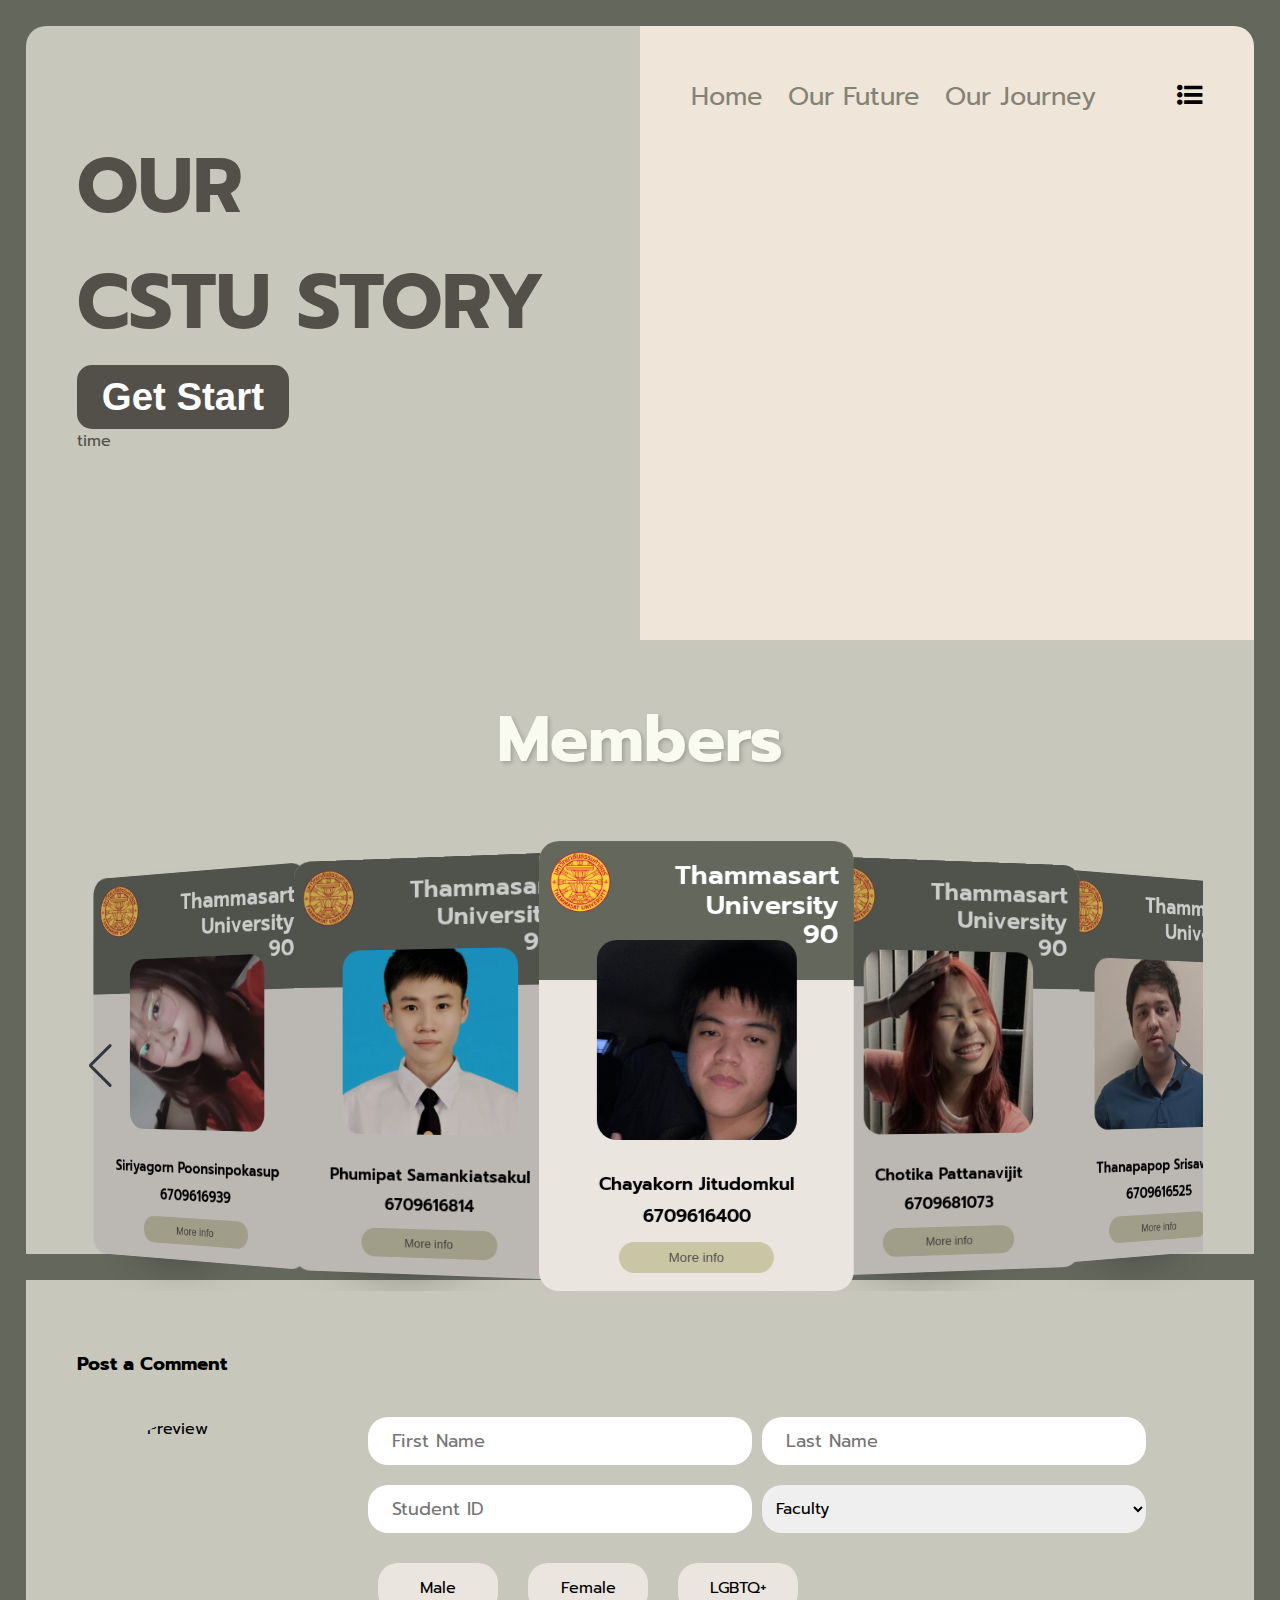
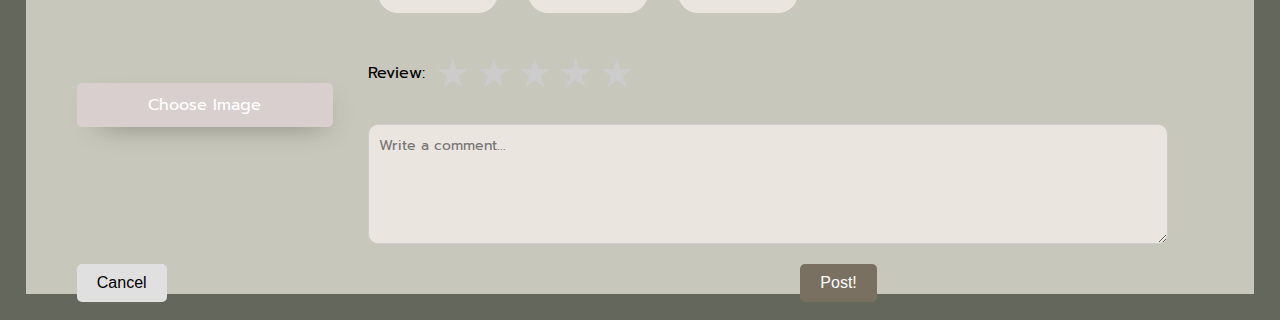
==== index.html @ 126ed514 "Modify the faculty select with new option and new decorate" ====
<!DOCTYPE html>
<html lang="en">
<head>
    <meta charset="UTF-8">
    <meta name="viewport" content="width=device-width, initial-scale=1.0">
    <title>CSTU Story</title>
    <link rel="stylesheet" href="style.css">
    <link rel="stylesheet" href="https://cdnjs.cloudflare.com/ajax/libs/font-awesome/4.7.0/css/font-awesome.min.css">
    <link rel="stylesheet" href="https://cdn.jsdelivr.net/npm/swiper@11/swiper-bundle.min.css" />

</head>
<body>
    <section id="first-page">
        <div class="left-side">
            <h1>OUR<br> CSTU STORY</h1>
            <button id="get-start">Get Start</button>
            <div class="time-info">time</div>
        </div>

        <div class="right-side">
            <nav id="nav-upper">
                <ul>
                    <li><a href="#home">Home</a></li>
                    <li><a href="#our-future">Our Future</a></li>
                    <li><a href="#our-journey">Our Journey</a></li>
                </ul>
                <i class="fa fa-list-ul"></i>
            </nav>

            
        </div>
    </section>

    <section id="member-page">
        <h2>Members</h2>
        <div class="swiper">
            <div class="swiper-button-next"></div>
            <div class="swiper-wrapper">
                <div class="swiper-slide">
                    <div class="card">
                        <div class="front">
                            <img src="Resources/TU.png" alt="tu" class="tu-img">
                            <header class="header-title">Thammasart<br>University<br>90</header>
                            <div class="profile-front">
                                <img src="Resources/Tawan.jpg" alt="Chayakorn">
                                <div class="info-front">
                                    <p>Chayakorn Jitudomkul</p>
                                    <p>6709616400</p>
                                </div>
                                <button class="info-more">More info</button>
                            </div>
                        </div>
                        <div class="back">
                            <div class="card-back">
                                <div class="profile-section">
                                    <img src="Resources/Tawan.jpg" alt="Chayakorn">
                                    <h5 class="name"><b>Chayakorn Jitudomkul</b><br>Student ID: 6709616400</h5>
                                </div>
                                <div class="skills-section">
                                    <h4>Skills</h4>
                                    <div class="skill-bar">
                                        <span>HTML</span>
                                        <div class="bar">
                                            <div class="fill" style="width: 60%;"></div>
                                        </div>
                                    </div>
                                    <div class="skill-bar">
                                        <span>CSS</span>
                                        <div class="bar">
                                            <div class="fill" style="width: 60%;"></div>
                                        </div>
                                    </div>
                                    <div class="skill-bar">
                                        <span>JavaScript</span>
                                        <div class="bar">
                                            <div class="fill" style="width: 20%;"></div>
                                        </div>
                                    </div>
                                </div>
                                <div class="contact-section">
                                    <h4>Contact</h4>
                                    <span>chayakorn.jit@dome.tu.ac.th</span>
                                </div>
                                <button class="btn-back">Close</button>
                            </div>
                        </div>
                    </div>
                </div>
                <div class="swiper-slide">
                    <div class="card">
                        <div class="front">
                            <img src="Resources/TU.png" alt="tu" class="tu-img">
                            <header class="header-title">Thammasart<br>University<br>90</header>
                            <div class="profile-front">
                                <img src="Resources/Mini kitty.jpg" alt="Chotika">
                                <div class="info-front">
                                    <p>Chotika Pattanavijit</p>
                                    <p>6709681073</p>
                                </div>
                                <button class="info-more">More info</button>
                            </div>
                        </div>
                        <div class="back">
                            <div class="card-back">
                                <div class="profile-section">
                                    <img src="Resources/Mini kitty.jpg" alt="Chotika">
                                    <h5 class="name">Chotika Pattanavijit<br>Student ID: 6709681073</h5>
                                </div>
                                <div class="skills-section">
                                    <h4>Skills</h4>
                                    <div class="skill-bar">
                                        <span>HTML</span>
                                        <div class="bar">
                                            <div class="fill" style="width: 80%;"></div>
                                        </div>
                                    </div>
                                    <div class="skill-bar">
                                        <span>CSS</span>
                                        <div class="bar">
                                            <div class="fill" style="width: 80%;"></div>
                                        </div>
                                    </div>
                                    <div class="skill-bar">
                                        <span>JavaScript</span>
                                        <div class="bar">
                                            <div class="fill" style="width: 60%;"></div>
                                        </div>
                                    </div>
                                </div>
                                <div class="contact-section">
                                    <h4>Contact</h4>
                                    <span>chotika.pat@dome.tu.ac.th</span>
                                </div>
                                <button class="btn-back">Close</button>
                            </div>
                        </div>
                    </div>
                </div>
                <div class="swiper-slide">
                    <div class="card">
                        <div class="front">
                            <img src="Resources/TU.png" alt="tu" class="tu-img">
                            <header class="header-title">Thammasart<br>University<br>90</header>
                            <div class="profile-front">
                                <img src="Resources/Mini Jaosua.jpg" alt="Thanapapop">
                                <div class="info-front">
                                    <p>Thanapapop Srisawat</p>
                                    <p>6709616525</p>
                                </div>
                                <button class="info-more">More info</button>
                            </div>
                        </div>
                        <div class="back">
                            <div class="card-back">
                                <div class="profile-section">
                                    <img src="Resources/Mini Jaosua.jpg" alt="Thanapapop">
                                    <h5 class="name">Thanapapop Srisawat<br>Student ID: 6709616525</h5>
                                </div>
                                <div class="skills-section">
                                    <h4>Skills</h4>
                                    <div class="skill-bar">
                                        <span>HTML</span>
                                        <div class="bar">
                                            <div class="fill" style="width: 65%;"></div>
                                        </div>
                                    </div>
                                    <div class="skill-bar">
                                        <span>CSS</span>
                                        <div class="bar">
                                            <div class="fill" style="width: 60%;"></div>
                                        </div>
                                    </div>
                                    <div class="skill-bar">
                                        <span>JavaScript</span>
                                        <div class="bar">
                                            <div class="fill" style="width: 30%;"></div>
                                        </div>
                                    </div>
                                </div>
                                <div class="contact-section">
                                    <h4>Contact</h4>
                                    <span>thanapapop.sri@dome.tu.ac.th</span>
                                </div>
                                <button class="btn-back">Close</button>
                            </div>
                        </div>
                    </div>
                </div>
                <div class="swiper-slide">
                    <div class="card">
                        <div class="front">
                            <img src="Resources/TU.png" alt="tu" class="tu-img">
                            <header class="header-title">Thammasart<br>University<br>90</header>
                            <div class="profile-front">
                                <img src="Resources/Onk.jpg" alt="Wuttiphat">
                                <div class="info-front">
                                    <p>Wuttiphat Lerttanaphiboon</p>
                                    <p>6709616855</p>
                                </div>
                                <button class="info-more">More info</button>
                            </div>
                        </div>
                        <div class="back">
                            <div class="card-back">
                                <div class="profile-section">
                                    <img src="Resources/Onk.jpg" alt="Wuttiphat">
                                    <h5 class="name">Wuttiphat Lerttanaphiboon<br>Student ID: 6709616855</h5>
                                </div>
                                <div class="skills-section">
                                    <h4>Skills</h4>
                                    <div class="skill-bar">
                                        <span>HTML</span>
                                        <div class="bar">
                                            <div class="fill" style="width: 80%;"></div>
                                        </div>
                                    </div>
                                    <div class="skill-bar">
                                        <span>CSS</span>
                                        <div class="bar">
                                            <div class="fill" style="width: 70%;"></div>
                                        </div>
                                    </div>
                                    <div class="skill-bar">
                                        <span>JavaScript</span>
                                        <div class="bar">
                                            <div class="fill" style="width: 90%;"></div>
                                        </div>
                                    </div>
                                </div>
                                <div class="contact-section">
                                    <h4>Contact</h4>
                                    <span>wuttiphat.ler@dome.tu.ac.th</span>
                                </div>
                                <button class="btn-back">Close</button>
                            </div>
                        </div>
                    </div>
                </div>
                <div class="swiper-slide">
                    <div class="card">
                        <div class="front">
                            <img src="Resources/TU.png" alt="tu" class="tu-img">
                            <header class="header-title">Thammasart<br>University<br>90</header>
                            <div class="profile-front">
                                <img src="Resources/Grace.jpg" alt="Siriyagorn">
                                <div class="info-front">
                                    <p>Siriyagorn Poonsinpokasup</p>
                                    <p>6709616939</p>
                                </div>
                                <button class="info-more">More info</button>
                            </div>
                        </div>
                        <div class="back">
                            <div class="card-back">
                                <div class="profile-section">
                                    <img src="Resources/Grace.jpg" alt="Siriyagorn">
                                    <h5 class="name">Siriyagorn Poonsinpokasup<br>Student ID: 6709616939</h5>
                                </div>
                                <div class="skills-section">
                                    <h4>Skills</h4>
                                    <div class="skill-bar">
                                        <span>HTML</span>
                                        <div class="bar">
                                            <div class="fill" style="width: 70%;"></div>
                                        </div>
                                    </div>
                                    <div class="skill-bar">
                                        <span>CSS</span>
                                        <div class="bar">
                                            <div class="fill" style="width: 70%;"></div>
                                        </div>
                                    </div>
                                    <div class="skill-bar">
                                        <span>JavaScript</span>
                                        <div class="bar">
                                            <div class="fill" style="width: 30%;"></div>
                                        </div>
                                    </div>
                                </div>
                                <div class="contact-section">
                                    <h4>Contact</h4>
                                    <span>siriyagorn.poo@dome.tu.ac.th</span>
                                </div>
                                <button class="btn-back">Close</button>
                            </div>
                        </div>
                    </div>
                </div>
                <div class="swiper-slide">
                    <div class="card">
                        <div class="front">
                            <img src="Resources/TU.png" alt="tu" class="tu-img">
                            <header class="header-title">Thammasart<br>University<br>90</header>
                            <div class="profile-front">
                                <img src="Resources/Phu.jpg" alt="Phumipat">
                                <div class="info-front">
                                    <p>Phumipat Samankiatsakul</p>
                                    <p>6709616814</p>
                                </div>
                                <button class="info-more">More info</button>
                            </div>
                        </div>
                        <div class="back">
                            <div class="card-back">
                                <div class="profile-section">
                                    <img src="Resources/Phu.jpg" alt="phumipat">
                                    <h5 class="name">Phumipat Samankiatsakul<br>Student ID: 6709616814</h5>
                                </div>

                                <div class="skills-section">
                                    <h4>Skills</h4>
                                    <div class="skill-bar">
                                        <span>HTML</span>
                                        <div class="bar">
                                            <div class="fill" style="width: 60%;"></div>
                                        </div>
                                    </div>
                                    <div class="skill-bar">
                                        <span>CSS</span>
                                        <div class="bar">
                                            <div class="fill" style="width: 60%;"></div>
                                        </div>
                                    </div>
                                    <div class="skill-bar">
                                        <span>JavaScript</span>
                                        <div class="bar">
                                            <div class="fill" style="width: 30%;"></div>
                                        </div>
                                    </div>
                                </div>
                                <div class="contact-section">
                                    <h4>Contact</h4>
                                    <span>phumipat.sam@dome.tu.ac.th</span>
                                </div>
                                <button class="btn-back">Close</button>
                            </div>

                        </div>
                    </div>
                </div>
            </div>
            <div class="swiper-button-prev"></div>
        </div>
        

    </section>
    <section id="comment">
        <h3>Post a Comment</h3>
        <form>
            
            <div id="imageContainer">
                <img id="imagePreview" src="https://static.vecteezy.com/system/resources/previews/009/292/244/non_2x/default-avatar-icon-of-social-media-user-vector.jpg" alt="Image Preview" style="max-width: 500px; margin-top: 20px;">
                <label for="fileUpload" class="custom-file-upload">
                    Choose Image
                </label>
                <input type="file" id="fileUpload" accept="image/*">
            </div>
            <div class="form-container">
                <div class="group-1">
                    <input type="text" 
                            id="first-name" 
                            name="first-name" 
                            required
                            size="10"
                            placeholder="First Name"
                            maxlength="20">

                    <input type="text" 
                            id="last-name" 
                            name="last-name"
                            required
                            size="10"
                            placeholder="Last Name"
                            maxlength="20">
                </div>
                <div class="group-2">
                <input type="text" 
                        id="student-id" 
                        name="student-id"
                        required
                        size="10"
                        placeholder="Student ID"
                        maxlength="20">
                <select id="faculties">
                    <option value="">Faculty</option>
                    <option value="คณะนิติศาสตร์">คณะนิติศาสตร์</option>
                    <option value="คณะพาณิชยศาสตร์และการบัญชี">คณะพาณิชยศาสตร์และการบัญชี</option>
                    <option value="คณะรัฐศาสตร์">คณะรัฐศาสตร์</option>
                    <option value="คณะเศรษฐศาสตร์">คณะเศรษฐศาสตร์</option>
                    <option value="คณะสังคมสงเคราะห์ศาสตร์">คณะสังคมสงเคราะห์ศาสตร์</option>
                    <option value="คณะสังคมวิทยาและมานุษยวิทยา">คณะสังคมวิทยาและมานุษยวิทยา</option>
                    <option value="คณะศิลปศาสตร์">คณะศิลปศาสตร์</option>
                    <option value="คณะวารสารศาสตร์และสื่อสารมวลชน">คณะวารสารศาสตร์และสื่อสารมวลชน</option>
                    <option value="คณะวิทยาศาสตร์และเทคโนโลยี">คณะวิทยาศาสตร์และเทคโนโลยี</option>
                    <option value="คณะวิศวกรรมศาสตร์">คณะวิศวกรรมศาสตร์</option>
                    <option value="คณะสถาปัตยกรรมศาสตร์และการผังเมือง">คณะสถาปัตยกรรมศาสตร์และการผังเมือง</option>
                    <option value="คณะศิลปกรรมศาสตร์">คณะศิลปกรรมศาสตร์</option>
                    <option value="คณะแพทยศาสตร์">คณะแพทยศาสตร์</option>
                    <option value="คณะสหเวชศาสตร์">คณะสหเวชศาสตร์</option>
                    <option value="คณะทันตแพทยศาสตร์">คณะทันตแพทยศาสตร์</option>
                    <option value="คณะพยาบาลศาสตร์">คณะพยาบาลศาสตร์</option>
                    <option value="คณะสาธารณสุขศาสตร์">คณะสาธารณสุขศาสตร์</option>
                    <option value="คณะเภสัชศาสตร์">คณะเภสัชศาสตร์</option>
                    <option value="คณะวิทยาการเรียนรู้และศึกษาศาสตร์">คณะวิทยาการเรียนรู้และศึกษาศาสตร์</option>
                </select>
                </div>

                <div class="group-3">
                    <div class="category-option">
                        <input type="radio" id="male" name="gender" value="male">
                        <label for="male">Male</label>
                    </div>
                    <div class="category-option">
                        <input type="radio" id="female" name="gender" value="female">
                        <label for="female">Female</label>
                    </div>
                    <div class="category-option">
                        <input type="radio" id="lgbtq" name="gender" value="lgbtq">
                        <label for="lgbtq">LGBTQ+</label>
                    </div>
                </div>
                <div class="groupall-4">
                    <label class="review">Review:</label>
                    <div class="group-4">
                        <input type="radio" id="star5" name="rating" value="5">
                        <label for="star5"></label>
                    
                        <input type="radio" id="star4" name="rating" value="4">
                        <label for="star4"></label>
                    
                        <input type="radio" id="star3" name="rating" value="3">
                        <label for="star3"></label>
                    
                        <input type="radio" id="star2" name="rating" value="2">
                        <label for="star2"></label>
                    
                        <input type="radio" id="star1" name="rating" value="1">
                        <label for="star1"></label>
                    </div>
                </div>
                <div class="group-5">
                    <textarea   id="comment-form" 
                                name="comment-form" 
                                placeholder="Write a comment..."
                                rows="4"
                                cols="50"></textarea>
                </div>
            </div>
            <div class="button-container">
                <button type="button" id="cancel">Cancel</button>
                <button type="submit" id="post-comment">Post!</button>
            </div>
            
            
        </form>
    </section>
    <script src="https://cdn.jsdelivr.net/npm/swiper@11/swiper-bundle.min.js"></script>
    <script src="script.js"></script>

</body>
</html>
---- style.css ----
@import url('https://fonts.googleapis.com/css2?family=Kanit:ital,wght@0,100;0,200;0,300;0,400;0,500;0,600;0,700;0,800;0,900;1,100;1,200;1,300;1,400;1,500;1,600;1,700;1,800;1,900&family=Prompt:ital,wght@0,100;0,200;0,300;0,400;0,500;0,600;0,700;0,800;0,900;1,100;1,200;1,300;1,400;1,500;1,600;1,700;1,800;1,900&display=swap');

body {
    font-family: "Prompt", sans-serif;
    background-color: #64685C;
    margin: 0;
    padding: 0;
}

#first-page{
    display: flex;
    justify-content: space-between;
    align-items: flex-start;
}

.left-side {
    background-color: #C7C7BB;
    flex: 1;
    padding: 4%;
    margin: 2%;
    margin-bottom: 0;
    margin-right: 0;
    height: 40vw;
    width: auto;
    border-top-left-radius: 20px;
    color: #53504A;
}

.left-side h1 {
    font-size: 6vw;
    margin-bottom: 5px;
}

.left-side button {
    padding: 10px 25px;
    border-radius: 15px;
    background-color: #53504A;
    color: white;
    border: none;
    font-size: 3vw;
    font-weight: 600;
    cursor: pointer;
}

.right-side{
    background-color: #EFE6D9;
    flex: 1;
    padding: 4%;
    margin: 2%;
    margin-left: 0;
    margin-bottom: 0;
    height: 40vw;
    width: auto;
    border-top-right-radius: 20px;
}

#nav-upper{
    display: flex; 
    justify-content: space-between;
    align-items: center;
}

#nav-upper ul {
    margin: 0; 
    padding: 0;
    display: flex; 
    list-style: none;
    gap: 25px;
}

#nav-upper li {
    display: inline;
}

#nav-upper a {
    text-decoration: none;
    color: #848177;
    font-weight: light;
    font-size: 2vw;
}

#nav-upper a:hover {
    color: #53504A;
    text-decoration: underline;
    text-underline-offset: 8px;
}

#nav-upper i{
    font-size: 2vw;
    margin-left: auto;
}

@media (max-width: 900px) {
    #nav-upper ul a{
        display: none;
    }
    #nav-upper i{
        cursor: pointer;
        margin-left: auto;
        font-size: 4vh;
    }
}
/*---------------------*/
#member-page{
    background-color: #C7C7BB;
    width: auto;
    height: 40vw;
    padding: 4%;
    margin: 2%;
    margin-top: 0;
}

#member-page h2{
    margin-top: 0;
    color: #F9FBF0;
    font-size: 5vw;
    text-shadow: 2px 2px 4px rgba(0, 0, 0, 0.2);
    text-align: center;
}

.front .tu-img{
    float: left;
    padding: 50px;
    width: 20%;
    height: auto;
}

.swiper-slide {
    position: relative;
    border-radius: 20px;
    transition: transform 0.5s ease, box-shadow 0.5s ease;
}

.swiper-slide:not(.swiper-slide-active) {
    filter: grayscale(20%) brightness(80%);
    border-radius: 20%;  
    -webkit-box-shadow: 27px 25px 69px -50px rgba(0,0,0,0.75);
-moz-box-shadow: 27px 25px 69px -50px rgba(0,0,0,0.75);
box-shadow: 27px 25px 69px -50px rgba(0,0,0,0.75);

}
.swiper-slide-active {
    filter: grayscale(0) brightness(100%);
    border-radius: 20px;
    -webkit-box-shadow: 27px 25px 69px -50px rgba(0,0,0,0.75);
-moz-box-shadow: 27px 25px 69px -50px rgba(0,0,0,0.75);
box-shadow: 27px 25px 69px -50px rgba(0,0,0,0.75);

}

.card {
    perspective: 1000px;
    position: relative;
    width: 35vh;
    height: 50vh;
    margin: auto;
}
  
.card .front, 
.card .back {
    text-align: center;
    position: absolute;
    width: 100%;
    height: 100%;
    backface-visibility: hidden;
    transition: transform 0.6s ease-in-out;
}
  
.card .front {
    border-radius: 20px;
    background: #EAE6DF;
}

.front img{
    margin: -40px;
    object-fit: cover;
    width: 200px;
    height: 200px;
    border-radius: 20px;
}

.header-title{
    text-align: right;
    background-color: #64685C;
    padding: 30px;
    padding-top: 20px;
    padding-right: 15px;
    border-top-left-radius: 20px ;
    border-top-right-radius: 20px;
    color: white;
    line-height: 1.1;
    font-size: 3vh;
    font-weight: 600;
}

.info-front{
    margin-top: 70px;
    font-size: 2vh;
    font-weight: 600;
    line-height: 0.8;
}

.back img{
    object-fit: cover;
    width: 150px;
    height: 150px;
    border-radius: 100px;
}
  
.card .back {
    border-radius: 20px;
    background-color: #64685C;
    transform: rotateY(180deg);
}
  
.card.flip .front {
    transform: rotateY(180deg);
}
  
.card.flip .back {
    transform: rotateY(0);
}
  
.info-more{
    background-color: #C9C5A5;
    color: #53504A;
    border-radius: 20px;
    border-width: 0;
    padding: 8px 50px;
    cursor: pointer;
    transition: 0.3s;
}

.info-more:hover{
    background-color: #746f4b;
    color: #EFE6D9;
}

.profile-section{
    color: #FFFFFF;
}

.profile-section img {
    object-fit: cover;
    width: 80px;
    height: 80px;
    float: left;
    border-radius: 10px;
    margin: 10px;
    padding: 0;
}

.profile-section h5 {
    padding-top: 20px;
    text-align: left;
    font-weight: 600;
    font-size: 1.7vh;
}

.skills-section{
    clear: both;
}

.skills-section,
.contact-section {
    padding: 1px;
    background: #EAE6DF;
    text-align: left;
    padding-left: 10px;
}

.skills-section h4,
.contact-section h4 {
    font-size: 1rem;
    margin-bottom: 0px;
    color: #444;
    text-transform: uppercase;
}
  
.skill-bar {
    margin-bottom: 10px;
}
  
.skill-bar span {
    display: block;
    font-size: 0.8rem;
    margin-bottom: 5px;
    color: #555;
}
  
.bar {
    background: #202020;
    border-radius: 5px;
    height: 10px;
    width: 90%;
    position: relative;
}
  
.fill {
    height: 100%;
    border-radius: 5px;
    background: #FFFFFF;
}

.btn-back{
    margin-top: 10px;
    background-color:#C9C5A5 ;
    color: #4D4048;
    border: 0px;
    border-radius: 10px;
    border-width: 0;
    padding: 15px 50px;
    cursor: pointer;
    transition: 0.3s;
    font-weight: 600;
}

.btn-back:hover{
    background-color: #746f4b;
    color: #EFE6D9;
}

.swiper-button-next ,
.swiper-button-prev{
    color: wheat;
}
/*------------------*/
#comment{
    background-color: #C7C7BB;
    width: auto;
    height: 40vw;
    padding: 4%;
    margin: 2%;
    margin-top: 0;
}

#imagePreview{
    width: 20vw;
    height: 20vw;
    border-radius: 100%;
}

#fileUpload {
    display: none;
}

.custom-file-upload {
    text-align: center;
    display: inline-block;
    background-color: #D9CFCF; 
    color: white; 
    margin-top: 10px;
    padding: 10px 20px;
    font-size: 16px;
    border-radius: 5px;
    cursor: pointer;
    transition: background-color 0.3s ease;
    -webkit-box-shadow: 7px 10px 29px -17px rgba(0,0,0,0.75);
    -moz-box-shadow: 7px 10px 29px -17px rgba(0,0,0,0.75);
    box-shadow: 7px 10px 29px -17px rgba(0,0,0,0.75);
}

.custom-file-upload:hover {
    background-color: #aa9393;  
}

#imageContainer{
    float: left;
    display: flex;
    flex-direction: column;
}

.form-container {
    display: flex;
    flex-direction: column;
    gap: 20px;
    max-width: 800px;
    margin: auto;
    padding: 20px;
}

.group-1, .group-2, .group-3, .group-4, .group-5 {
    display: flex;
    flex-wrap: wrap;
    gap: 10px;
}

.group-1 input , .group-2 input{
    font-family: "Prompt", sans-serif;
    font-size: 2vh;
    width: 48%;
    padding: 10px;
    border: 0px;
    border-radius: 20px;
    box-sizing: border-box;
    transition: border-color 0.3s;
    padding-left: 3%;
}

#faculties{
    font-family: "Prompt", sans-serif;
    width: 100%; 
    max-width:48%; 
    padding: 10px;
    font-size: 16px;
    border-radius: 20px;
    border:0px;
    box-sizing: border-box;
}

.category-option {
    text-align: center;
    display: inline-block;
    width: 120px;
    height: 50px; 
    background-color: #EAE6DF;
    border-radius: 20px;
    margin: 10px; 
    transition: all 0.3s ease; 
}

.category-option input[type="radio"] {
    display: none;
}

.category-option label {
    cursor: pointer;
    display: flex;
    justify-content: center;
    align-items: center;
    height: 100%;
    border-radius: 20px;
    transition: transform 0.3s, background-color 0.3s;
}

.category-option:hover label {
    background-color: #cbb794;
    transform: scale(1.05); 
}

.category-option input[type="radio"]:checked + label {
    background-color: #7A7061;
    color: #fff;
}

.category-option label div {
    font-size: 16px;
    color: #333;
}

.groupall-4{
    flex: 1 1 100%;
    display: flex;
    align-items: center; 
    gap: 10px;
}

.group-4 {
    display: flex;
    flex-direction: row-reverse;
    gap: 5px; 
    justify-content: flex-end;
}

.group-4 input {
    display: none;
}

.group-4 label {
    font-size: 40px;
    color: #ccc;
    cursor: pointer;
    transition: color 0.3s ease;
}

.group-4 label:before {
    content: '★';
}

.group-4 input:checked ~ label {
    color: #ffc700;
}

.group-4 label:hover,
.group-4 label:hover ~ label {
    color: #deb217;
}


.group-5 {
    display: flex;
    flex-direction: column;
    align-items: flex-start;
    gap: 5px;
}

.group-5 textarea {
    width: 100%;
    max-width: 800px; 
    height: 120px;
    padding: 10px;
    border: 1px solid #ccc;
    border-radius: 10px;
    box-sizing: border-box;
    font-family: "Prompt", sans-serif;
    font-size: 14px;
    resize: vertical; 
    background-color: #EAE6DF;
}

.group-5 textarea:focus {
    border-color: #7A7061;
    outline: none;
    box-shadow: 0 0 8px rgba(122, 112, 97, 0.5);
}

.button-container {
    display: flex;
    justify-content: space-between; 
    width: 100%; 
    max-width: 800px;
}

.button-container button {
    padding: 10px 20px;
    font-size: 16px;
    border: none;
    border-radius: 5px;
    cursor: pointer;
}

#cancel {
    background-color: #e0e0e0;
}

#post-comment {
    background-color: #7A7061; 
    color: white;
}
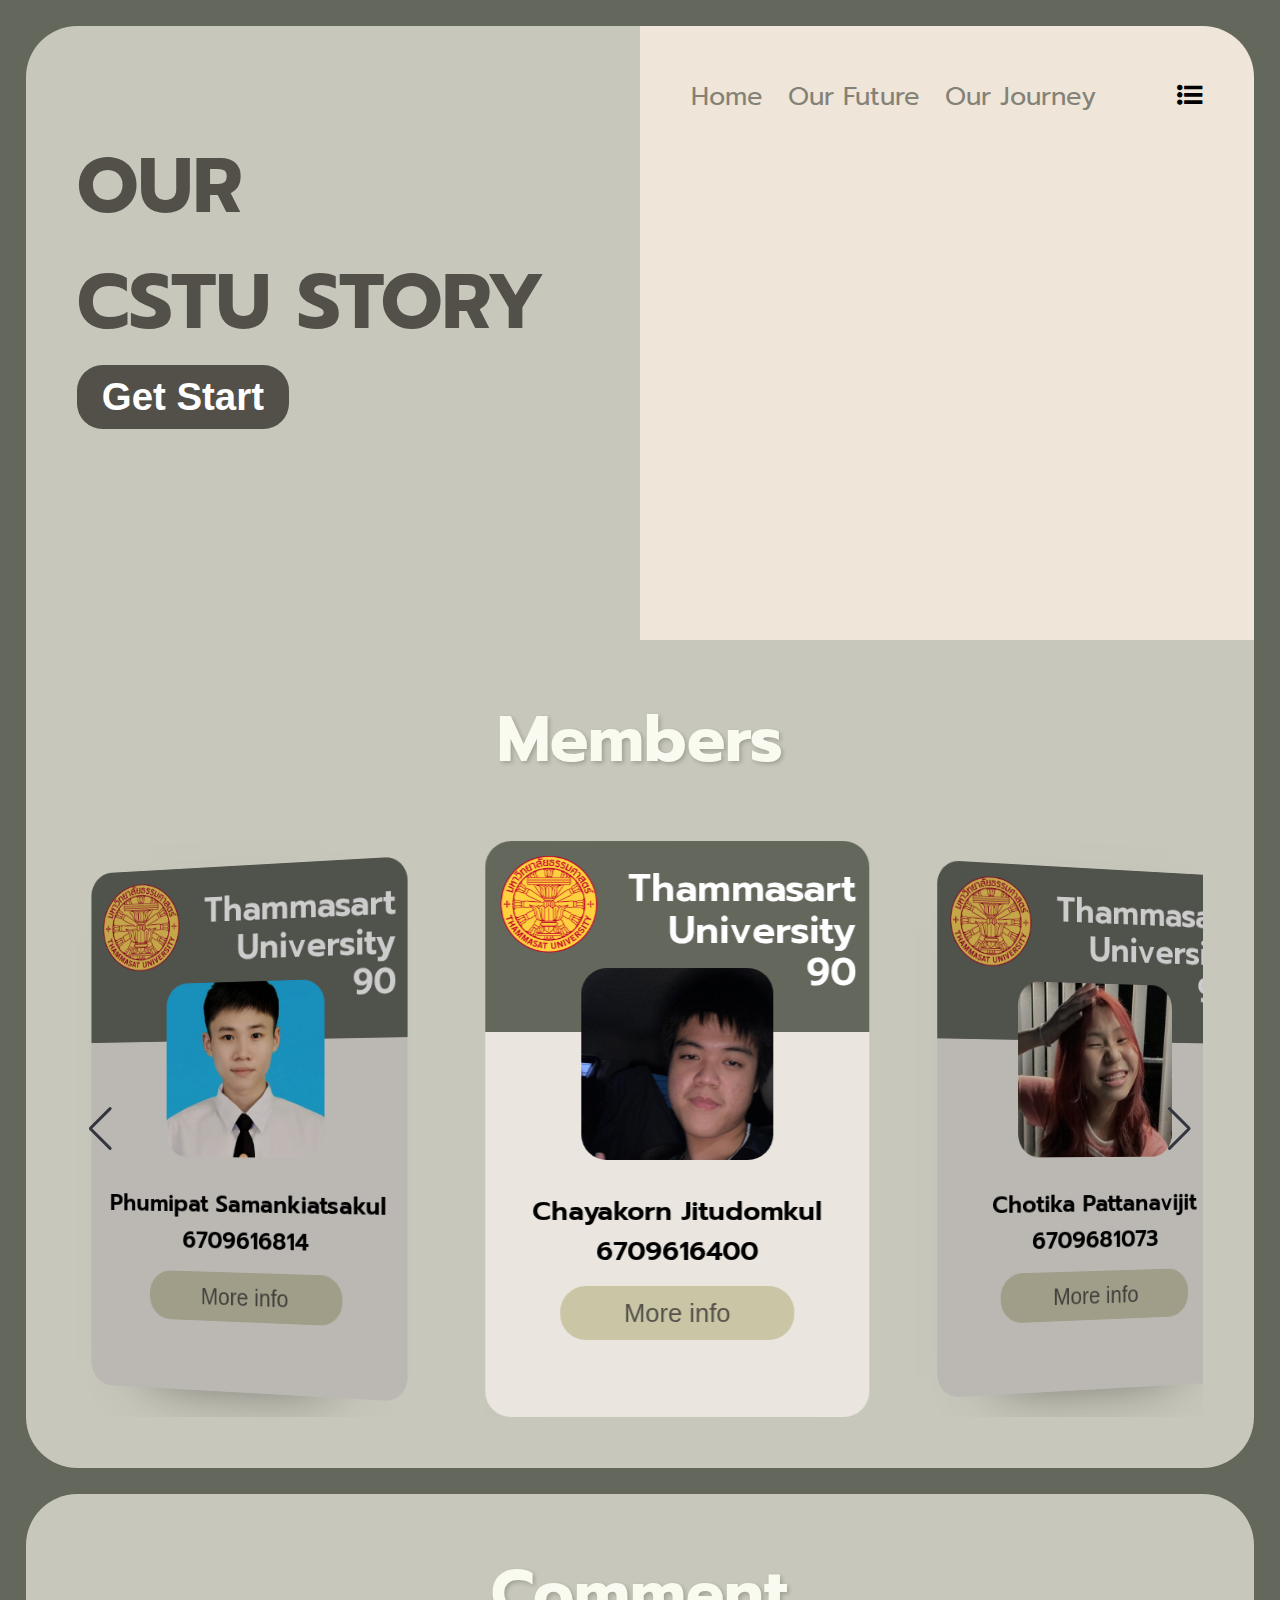
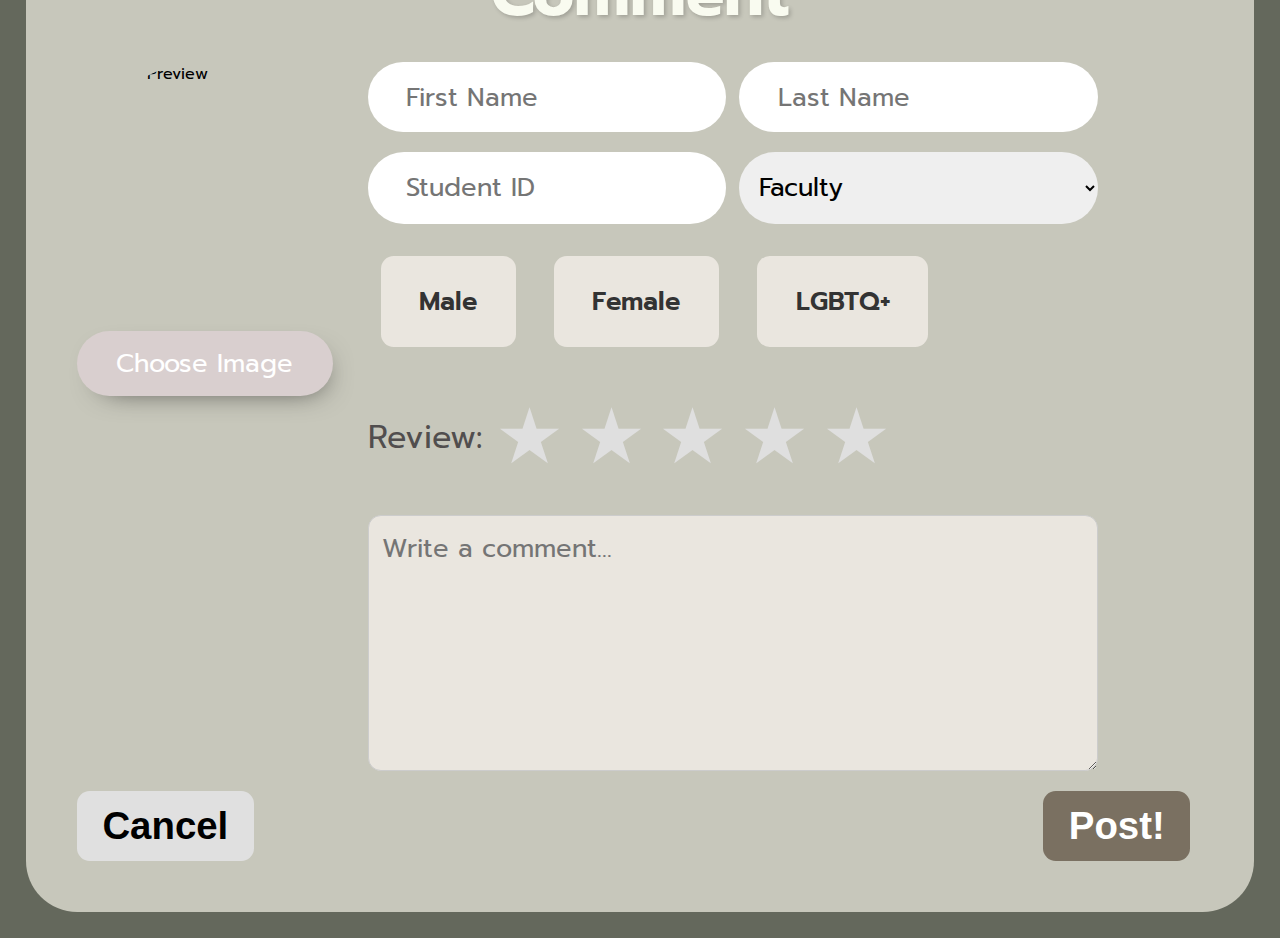
==== commit e06049f7: "Add the post data which show the comment" ====
--- a/index.html
+++ b/index.html
@@ -14,7 +14,7 @@
         <div class="left-side">
             <h1>OUR<br> CSTU STORY</h1>
             <button id="get-start">Get Start</button>
-            <div class="time-info">time</div>
+            <div id="time"></div>
         </div>
 
         <div class="right-side">
@@ -26,7 +26,7 @@
                 </ul>
                 <i class="fa fa-list-ul"></i>
             </nav>
-
+            <div id="postData"></div>
             
         </div>
     </section>
@@ -345,7 +345,7 @@
 
     </section>
     <section id="comment">
-        <h3>Post a Comment</h3>
+        <h3>Comment</h3>
         <form>
             
             <div id="imageContainer">
--- a/style.css
+++ b/style.css
@@ -12,6 +12,49 @@
     display: flex;
     justify-content: space-between;
     align-items: flex-start;
+}
+
+#postData {
+    margin-top: 30px;
+    padding: 20px;
+    max-height: 30vw; 
+    overflow-y: auto; 
+}
+
+.post-card {
+    background-color: #fff;
+    border-radius: 2vw;
+    box-shadow: 0 2px 8px rgba(0, 0, 0, 0.1);
+    margin-bottom: 2vw;
+    padding: 1vw;
+    display: flex;
+    align-items: center;
+    gap: 2vw;
+}
+
+.post-card img {
+    width: 5vw;
+    height: 5vw;
+    border-radius: 100vw;
+}
+
+.post-card-content {
+    flex-grow: 1;
+}
+
+.post-card h3 {
+    margin: 0;
+    font-size: 2vw;
+    font-weight: bold;
+}
+
+.post-card p {
+    font-size: 2vw;
+    margin: 5px 0;
+}
+
+.post-card .rating {
+    color: gold;
 }
 
 .left-side {
@@ -23,7 +66,7 @@
     margin-right: 0;
     height: 40vw;
     width: auto;
-    border-top-left-radius: 20px;
+    border-top-left-radius: 4vw;
     color: #53504A;
 }
 
@@ -34,13 +77,17 @@
 
 .left-side button {
     padding: 10px 25px;
-    border-radius: 15px;
+    border-radius: 2vw;
     background-color: #53504A;
     color: white;
     border: none;
     font-size: 3vw;
     font-weight: 600;
     cursor: pointer;
+}
+
+#time{
+    margin-top: 1vw;
 }
 
 .right-side{
@@ -52,7 +99,7 @@
     margin-bottom: 0;
     height: 40vw;
     width: auto;
-    border-top-right-radius: 20px;
+    border-top-right-radius: 4vw;
 }
 
 #nav-upper{
@@ -98,17 +145,19 @@
     #nav-upper i{
         cursor: pointer;
         margin-left: auto;
-        font-size: 4vh;
+        font-size: 4vw;
     }
 }
 /*---------------------*/
 #member-page{
     background-color: #C7C7BB;
     width: auto;
-    height: 40vw;
+    height: auto;
     padding: 4%;
     margin: 2%;
     margin-top: 0;
+    border-bottom-right-radius: 4vw;
+    border-bottom-left-radius: 4vw;
 }
 
 #member-page h2{
@@ -121,20 +170,20 @@
 
 .front .tu-img{
     float: left;
-    padding: 50px;
-    width: 20%;
+    padding: 6vw;
+    width: 8vw;
     height: auto;
 }
 
 .swiper-slide {
     position: relative;
-    border-radius: 20px;
+    border-radius: 2vw;
     transition: transform 0.5s ease, box-shadow 0.5s ease;
 }
 
 .swiper-slide:not(.swiper-slide-active) {
     filter: grayscale(20%) brightness(80%);
-    border-radius: 20%;  
+    border-radius: 2vw;  
     -webkit-box-shadow: 27px 25px 69px -50px rgba(0,0,0,0.75);
 -moz-box-shadow: 27px 25px 69px -50px rgba(0,0,0,0.75);
 box-shadow: 27px 25px 69px -50px rgba(0,0,0,0.75);
@@ -142,7 +191,7 @@
 }
 .swiper-slide-active {
     filter: grayscale(0) brightness(100%);
-    border-radius: 20px;
+    border-radius: 2vw;
     -webkit-box-shadow: 27px 25px 69px -50px rgba(0,0,0,0.75);
 -moz-box-shadow: 27px 25px 69px -50px rgba(0,0,0,0.75);
 box-shadow: 27px 25px 69px -50px rgba(0,0,0,0.75);
@@ -152,8 +201,8 @@
 .card {
     perspective: 1000px;
     position: relative;
-    width: 35vh;
-    height: 50vh;
+    width: 30vw;
+    height: 45vw;
     margin: auto;
 }
   
@@ -168,48 +217,42 @@
 }
   
 .card .front {
-    border-radius: 20px;
+    border-radius: 2vw;
     background: #EAE6DF;
 }
 
 .front img{
-    margin: -40px;
+    margin: -5vw;
     object-fit: cover;
-    width: 200px;
-    height: 200px;
-    border-radius: 20px;
+    width: 15vw;
+    height: 15vw;
+    border-radius: 2vw;
 }
 
 .header-title{
     text-align: right;
     background-color: #64685C;
-    padding: 30px;
-    padding-top: 20px;
-    padding-right: 15px;
-    border-top-left-radius: 20px ;
-    border-top-right-radius: 20px;
+    padding: 3vw;
+    padding-top: 2vw;
+    padding-right: 1vw;
+    border-top-left-radius: 2vw ;
+    border-top-right-radius: 2vw;
     color: white;
     line-height: 1.1;
-    font-size: 3vh;
+    font-size: 3vw;
     font-weight: 600;
 }
 
 .info-front{
-    margin-top: 70px;
-    font-size: 2vh;
+    margin-top: 8vw;
+    margin-bottom: 0;
+    font-size: 2.1vw;
     font-weight: 600;
-    line-height: 0.8;
-}
-
-.back img{
-    object-fit: cover;
-    width: 150px;
-    height: 150px;
-    border-radius: 100px;
+    line-height: 0.5;
 }
   
 .card .back {
-    border-radius: 20px;
+    border-radius: 2vw;
     background-color: #64685C;
     transform: rotateY(180deg);
 }
@@ -223,11 +266,13 @@
 }
   
 .info-more{
+    margin-top: 0;
+    font-size: 2vw;
     background-color: #C9C5A5;
     color: #53504A;
-    border-radius: 20px;
+    border-radius: 2vw;
     border-width: 0;
-    padding: 8px 50px;
+    padding: 1vw 5vw;
     cursor: pointer;
     transition: 0.3s;
 }
@@ -243,28 +288,33 @@
 
 .profile-section img {
     object-fit: cover;
-    width: 80px;
-    height: 80px;
+    width: 6vw;
+    height: 6vw;
     float: left;
-    border-radius: 10px;
-    margin: 10px;
+    border-radius: 1vw;
+    margin: 1vw;
     padding: 0;
 }
 
 .profile-section h5 {
-    padding-top: 20px;
+    padding-top: 1vw;
     text-align: left;
     font-weight: 600;
-    font-size: 1.7vh;
+    font-size: 1.5vw;
 }
 
 .skills-section{
     clear: both;
+    margin-bottom: 0;
+}
+.contact-section{
+    margin-top: 0;
 }
 
 .skills-section,
 .contact-section {
-    padding: 1px;
+    margin: 0;
+    padding: 0.2vw;
     background: #EAE6DF;
     text-align: left;
     padding-left: 10px;
@@ -272,45 +322,46 @@
 
 .skills-section h4,
 .contact-section h4 {
-    font-size: 1rem;
+    font-size: 1.9vw;
     margin-bottom: 0px;
     color: #444;
     text-transform: uppercase;
 }
   
 .skill-bar {
-    margin-bottom: 10px;
-}
-  
-.skill-bar span {
+    margin-bottom: 1vw;
+}
+  
+.skill-bar span , .contact-section span{
     display: block;
-    font-size: 0.8rem;
+    font-size: 1.2vw;
     margin-bottom: 5px;
     color: #555;
 }
   
 .bar {
     background: #202020;
-    border-radius: 5px;
-    height: 10px;
-    width: 90%;
+    border-radius: 5vw;
+    height: 1vw;
+    width: 25vw;
     position: relative;
 }
   
 .fill {
     height: 100%;
-    border-radius: 5px;
+    border-radius: 5vw;
     background: #FFFFFF;
 }
 
 .btn-back{
-    margin-top: 10px;
+    font-size: 2.3vw;
+    margin-top: 1vw;
     background-color:#C9C5A5 ;
     color: #4D4048;
     border: 0px;
-    border-radius: 10px;
+    border-radius: 10vw;
     border-width: 0;
-    padding: 15px 50px;
+    padding: 1vw 5vw;
     cursor: pointer;
     transition: 0.3s;
     font-weight: 600;
@@ -325,20 +376,30 @@
 .swiper-button-prev{
     color: wheat;
 }
+
 /*------------------*/
 #comment{
     background-color: #C7C7BB;
     width: auto;
-    height: 40vw;
+    height:auto;
     padding: 4%;
     margin: 2%;
     margin-top: 0;
+    border-radius: 4vw;
+}
+#comment h3{
+    margin-top: 0;
+    margin-bottom: 0;
+    color: #F9FBF0;
+    font-size: 5vw;
+    text-shadow: 2px 2px 4px rgba(0, 0, 0, 0.2);
+    text-align: center;
 }
 
 #imagePreview{
     width: 20vw;
     height: 20vw;
-    border-radius: 100%;
+    border-radius: 100vw;
 }
 
 #fileUpload {
@@ -350,10 +411,10 @@
     display: inline-block;
     background-color: #D9CFCF; 
     color: white; 
-    margin-top: 10px;
-    padding: 10px 20px;
-    font-size: 16px;
-    border-radius: 5px;
+    margin-top: 1vw;
+    padding: 1vw 2vw;
+    font-size: 2vw;
+    border-radius: 10vw;
     cursor: pointer;
     transition: background-color 0.3s ease;
     -webkit-box-shadow: 7px 10px 29px -17px rgba(0,0,0,0.75);
@@ -382,29 +443,27 @@
 
 .group-1, .group-2, .group-3, .group-4, .group-5 {
     display: flex;
-    flex-wrap: wrap;
-    gap: 10px;
+    gap: 1vw;
 }
 
 .group-1 input , .group-2 input{
     font-family: "Prompt", sans-serif;
-    font-size: 2vh;
-    width: 48%;
-    padding: 10px;
+    font-size: 2vw;
+    width: 28vw;
+    padding: 1.2vw;
     border: 0px;
-    border-radius: 20px;
+    border-radius: 20vw;
     box-sizing: border-box;
     transition: border-color 0.3s;
-    padding-left: 3%;
+    padding-left: 3vw;
 }
 
 #faculties{
     font-family: "Prompt", sans-serif;
-    width: 100%; 
-    max-width:48%; 
-    padding: 10px;
-    font-size: 16px;
-    border-radius: 20px;
+    width: 28vw;
+    padding: 1.2vw;
+    font-size: 2vw;
+    border-radius: 20vw;
     border:0px;
     box-sizing: border-box;
 }
@@ -412,11 +471,10 @@
 .category-option {
     text-align: center;
     display: inline-block;
-    width: 120px;
-    height: 50px; 
     background-color: #EAE6DF;
-    border-radius: 20px;
-    margin: 10px; 
+    border-radius: 1vw;
+    padding: 1vw 1vw;
+    margin: 1vw; 
     transition: all 0.3s ease; 
 }
 
@@ -429,8 +487,8 @@
     display: flex;
     justify-content: center;
     align-items: center;
-    height: 100%;
-    border-radius: 20px;
+    border-radius: 1vw;
+    padding: 1vw 2vw;
     transition: transform 0.3s, background-color 0.3s;
 }
 
@@ -444,8 +502,9 @@
     color: #fff;
 }
 
-.category-option label div {
-    font-size: 16px;
+.category-option label {
+    font-size: 2vw;
+    font-weight: 600;
     color: #333;
 }
 
@@ -453,13 +512,18 @@
     flex: 1 1 100%;
     display: flex;
     align-items: center; 
-    gap: 10px;
+    gap: 1vw;
+}
+
+.groupall-4 .review{
+    color: #514E4E;
+    font-size: 2.5vw;
 }
 
 .group-4 {
     display: flex;
     flex-direction: row-reverse;
-    gap: 5px; 
+    gap: 1vw; 
     justify-content: flex-end;
 }
 
@@ -468,8 +532,8 @@
 }
 
 .group-4 label {
-    font-size: 40px;
-    color: #ccc;
+    font-size: 6vw;
+    color: #dfdfdf;
     cursor: pointer;
     transition: color 0.3s ease;
 }
@@ -479,12 +543,12 @@
 }
 
 .group-4 input:checked ~ label {
-    color: #ffc700;
+    color: #FFC500;
 }
 
 .group-4 label:hover,
 .group-4 label:hover ~ label {
-    color: #deb217;
+    color: #d3ac2d;
 }
 
 
@@ -492,19 +556,18 @@
     display: flex;
     flex-direction: column;
     align-items: flex-start;
-    gap: 5px;
+    gap: 1vw;
 }
 
 .group-5 textarea {
-    width: 100%;
-    max-width: 800px; 
-    height: 120px;
-    padding: 10px;
+    width: 57vw;
+    height: 20vw;
+    padding: 1vw;
     border: 1px solid #ccc;
-    border-radius: 10px;
+    border-radius: 1vw;
     box-sizing: border-box;
     font-family: "Prompt", sans-serif;
-    font-size: 14px;
+    font-size: 2vw;
     resize: vertical; 
     background-color: #EAE6DF;
 }
@@ -518,23 +581,35 @@
 .button-container {
     display: flex;
     justify-content: space-between; 
-    width: 100%; 
-    max-width: 800px;
+    width: 87vw; 
 }
 
 .button-container button {
-    padding: 10px 20px;
-    font-size: 16px;
+    padding: 1vw 2vw;
+    font-size: 3vw;
+    font-weight: 600;
     border: none;
-    border-radius: 5px;
+    border-radius: 1vw;
     cursor: pointer;
 }
 
 #cancel {
     background-color: #e0e0e0;
+    transition: 0.3s;
+}
+
+#cancel:hover{
+    background-color: #ac2020;
+    color: #ece6d3;
 }
 
 #post-comment {
     background-color: #7A7061; 
     color: white;
+    transition: 0.3s;
+}
+
+#post-comment:hover {
+    background-color: #495c33; 
+    color: white;
 }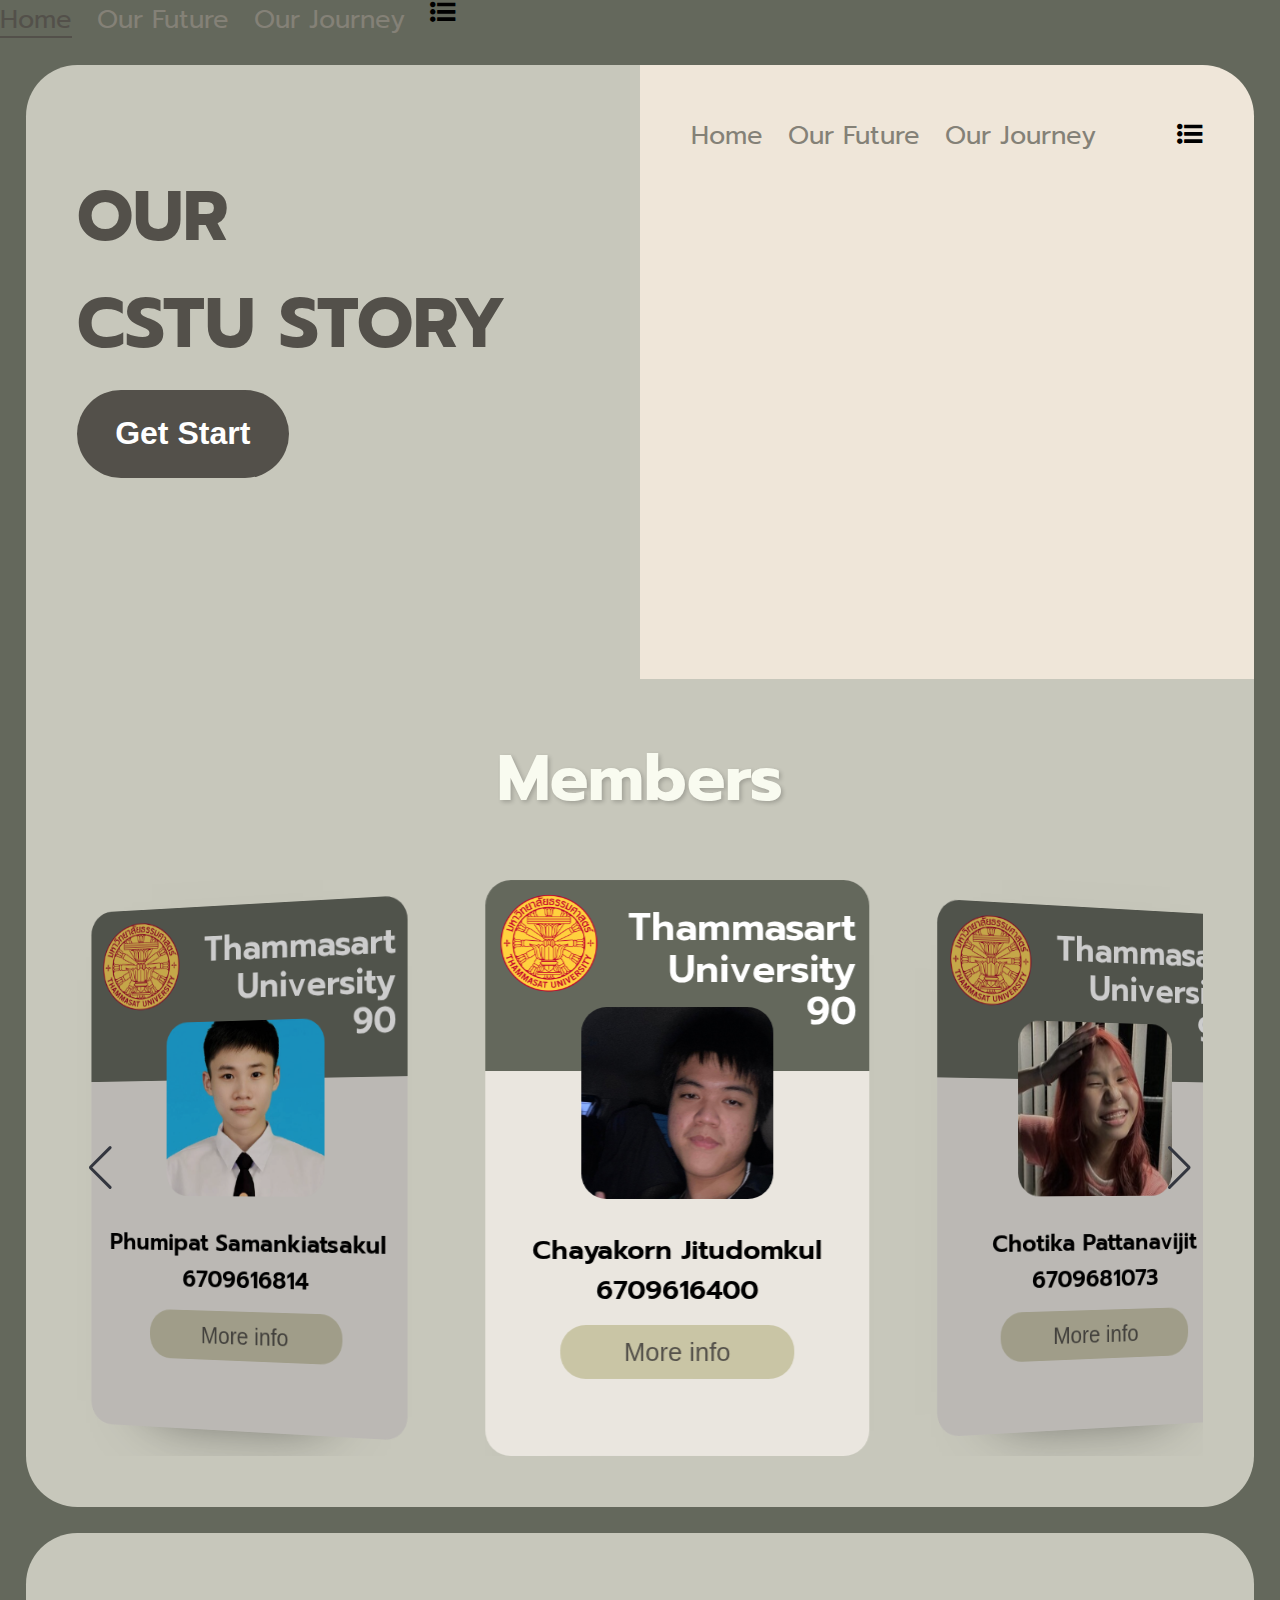
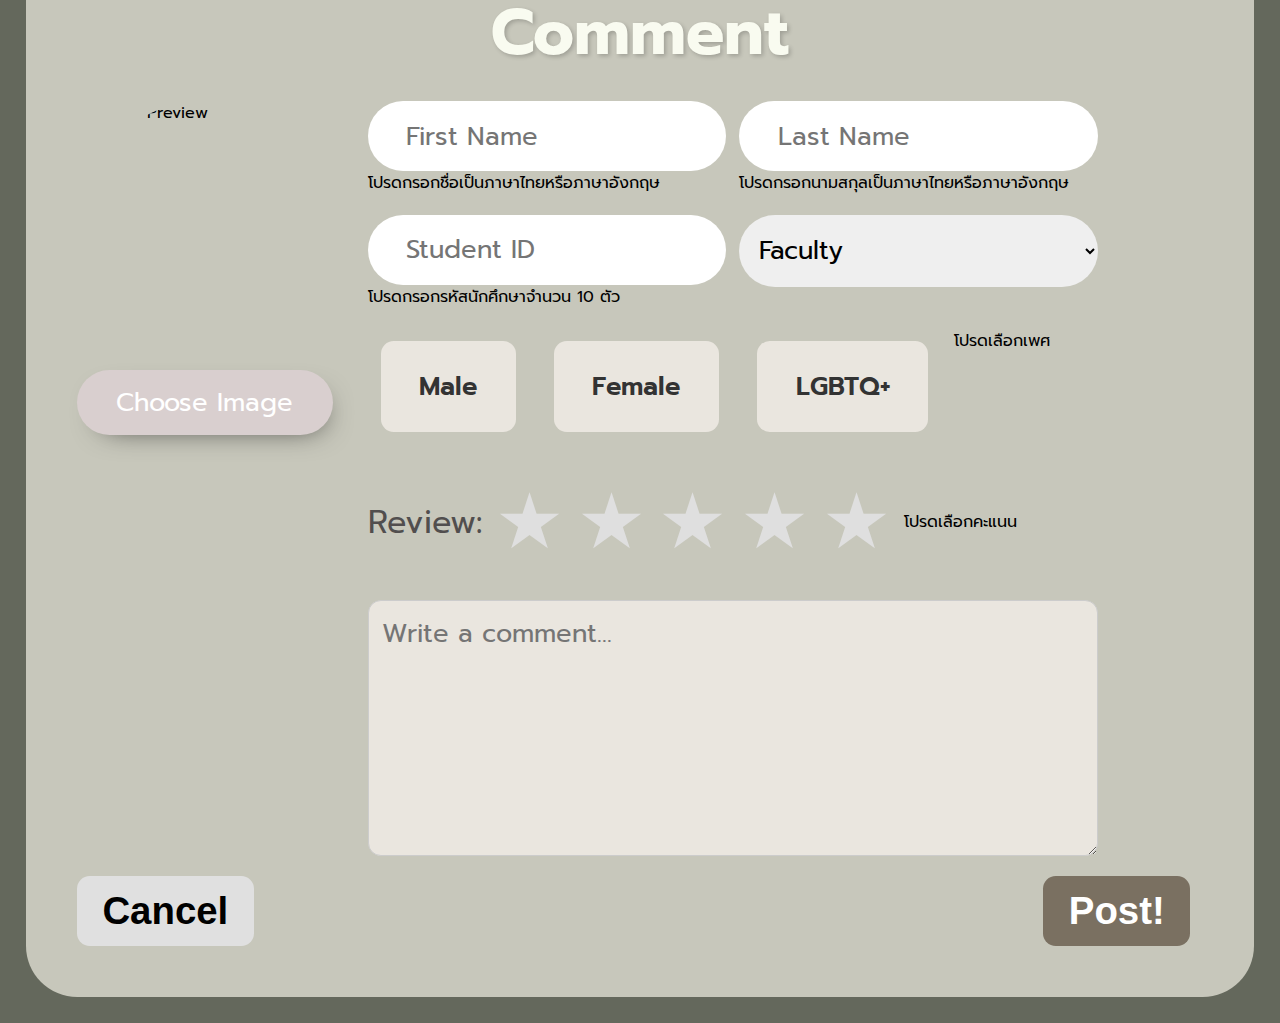
==== commit 71af83aa: "Merge branch 'main' of https://github.com/Thanapapop/G08_OurCSTUStories" ====
--- a/index.html
+++ b/index.html
@@ -10,6 +10,14 @@
 
 </head>
 <body>
+    <nav id="nav-upper">
+        <ul>
+            <li><a href="index.html">Home</a></li>
+            <li><a href="Ourfuture.html">Our Future</a></li>
+            <li><a href="journey.html">Our Journey</a></li>
+            <li><i class="fa fa-list-ul"></i></li>
+        </ul>
+    </nav>
     <section id="first-page">
         <div class="left-side">
             <h1>OUR<br> CSTU STORY</h1>
@@ -21,8 +29,8 @@
             <nav id="nav-upper">
                 <ul>
                     <li><a href="#home">Home</a></li>
-                    <li><a href="#our-future">Our Future</a></li>
-                    <li><a href="#our-journey">Our Journey</a></li>
+                    <li><a href="Ourfuture.html">Our Future</a></li>
+                    <li><a href="journey.html">Our Journey</a></li>
                 </ul>
                 <i class="fa fa-list-ul"></i>
             </nav>
@@ -357,85 +365,102 @@
             </div>
             <div class="form-container">
                 <div class="group-1">
-                    <input type="text" 
-                            id="first-name" 
-                            name="first-name" 
-                            required
-                            size="10"
-                            placeholder="First Name"
-                            maxlength="20">
-
-                    <input type="text" 
-                            id="last-name" 
-                            name="last-name"
-                            required
-                            size="10"
-                            placeholder="Last Name"
-                            maxlength="20">
+                    <div class="input-group">
+                        <input type="text" 
+                                id="first-name" 
+                                name="first-name" 
+                                required
+                                placeholder="First Name"
+                                maxlength="20"
+                                attern="^[ก-ฮa-zA-Z\s]+$">
+                        <div id="first-name-error" class="error-message">โปรดกรอกชื่อเป็นภาษาไทยหรือภาษาอังกฤษ</div>
+                    </div>
+                    <div>
+                        <input type="text" 
+                                id="last-name" 
+                                name="last-name"
+                                required
+                                maxlength="20"
+                                placeholder="Last Name"
+                                pattern="^[ก-ฮa-zA-Z\s]+$">
+                        <div id="last-name-error" class="error-message">โปรดกรอกนามสกุลเป็นภาษาไทยหรือภาษาอังกฤษ</div>
+                    </div>
                 </div>
                 <div class="group-2">
-                <input type="text" 
-                        id="student-id" 
-                        name="student-id"
-                        required
-                        size="10"
-                        placeholder="Student ID"
-                        maxlength="20">
-                <select id="faculties">
-                    <option value="">Faculty</option>
-                    <option value="คณะนิติศาสตร์">คณะนิติศาสตร์</option>
-                    <option value="คณะพาณิชยศาสตร์และการบัญชี">คณะพาณิชยศาสตร์และการบัญชี</option>
-                    <option value="คณะรัฐศาสตร์">คณะรัฐศาสตร์</option>
-                    <option value="คณะเศรษฐศาสตร์">คณะเศรษฐศาสตร์</option>
-                    <option value="คณะสังคมสงเคราะห์ศาสตร์">คณะสังคมสงเคราะห์ศาสตร์</option>
-                    <option value="คณะสังคมวิทยาและมานุษยวิทยา">คณะสังคมวิทยาและมานุษยวิทยา</option>
-                    <option value="คณะศิลปศาสตร์">คณะศิลปศาสตร์</option>
-                    <option value="คณะวารสารศาสตร์และสื่อสารมวลชน">คณะวารสารศาสตร์และสื่อสารมวลชน</option>
-                    <option value="คณะวิทยาศาสตร์และเทคโนโลยี">คณะวิทยาศาสตร์และเทคโนโลยี</option>
-                    <option value="คณะวิศวกรรมศาสตร์">คณะวิศวกรรมศาสตร์</option>
-                    <option value="คณะสถาปัตยกรรมศาสตร์และการผังเมือง">คณะสถาปัตยกรรมศาสตร์และการผังเมือง</option>
-                    <option value="คณะศิลปกรรมศาสตร์">คณะศิลปกรรมศาสตร์</option>
-                    <option value="คณะแพทยศาสตร์">คณะแพทยศาสตร์</option>
-                    <option value="คณะสหเวชศาสตร์">คณะสหเวชศาสตร์</option>
-                    <option value="คณะทันตแพทยศาสตร์">คณะทันตแพทยศาสตร์</option>
-                    <option value="คณะพยาบาลศาสตร์">คณะพยาบาลศาสตร์</option>
-                    <option value="คณะสาธารณสุขศาสตร์">คณะสาธารณสุขศาสตร์</option>
-                    <option value="คณะเภสัชศาสตร์">คณะเภสัชศาสตร์</option>
-                    <option value="คณะวิทยาการเรียนรู้และศึกษาศาสตร์">คณะวิทยาการเรียนรู้และศึกษาศาสตร์</option>
-                </select>
-                </div>
-
-                <div class="group-3">
-                    <div class="category-option">
-                        <input type="radio" id="male" name="gender" value="male">
-                        <label for="male">Male</label>
-                    </div>
-                    <div class="category-option">
-                        <input type="radio" id="female" name="gender" value="female">
-                        <label for="female">Female</label>
-                    </div>
-                    <div class="category-option">
-                        <input type="radio" id="lgbtq" name="gender" value="lgbtq">
-                        <label for="lgbtq">LGBTQ+</label>
-                    </div>
-                </div>
-                <div class="groupall-4">
-                    <label class="review">Review:</label>
-                    <div class="group-4">
-                        <input type="radio" id="star5" name="rating" value="5">
-                        <label for="star5"></label>
-                    
-                        <input type="radio" id="star4" name="rating" value="4">
-                        <label for="star4"></label>
-                    
-                        <input type="radio" id="star3" name="rating" value="3">
-                        <label for="star3"></label>
-                    
-                        <input type="radio" id="star2" name="rating" value="2">
-                        <label for="star2"></label>
-                    
-                        <input type="radio" id="star1" name="rating" value="1">
-                        <label for="star1"></label>
+                    <div class="input-group">
+                        <input type="text" 
+                                id="student-id" 
+                                name="student-id"
+                                required
+                                maxlength="10"
+                                minlength="10"
+                                placeholder="Student ID"
+                                pattern="^\d+$"
+                                title="กรุณากรอกรหัสนักศึกษา">
+                        <div id="student-id-error" class="error-message">โปรดกรอกรหัสนักศึกษาจำนวน 10 ตัว</div>
+                    </div>
+                    <div class="input-group">
+                        <select id="faculties">
+                            <option value="">Faculty</option>
+                            <option value="คณะนิติศาสตร์">คณะนิติศาสตร์</option>
+                            <option value="คณะพาณิชยศาสตร์และการบัญชี">คณะพาณิชยศาสตร์และการบัญชี</option>
+                            <option value="คณะรัฐศาสตร์">คณะรัฐศาสตร์</option>
+                            <option value="คณะเศรษฐศาสตร์">คณะเศรษฐศาสตร์</option>
+                            <option value="คณะสังคมสงเคราะห์ศาสตร์">คณะสังคมสงเคราะห์ศาสตร์</option>
+                            <option value="คณะสังคมวิทยาและมานุษยวิทยา">คณะสังคมวิทยาและมานุษยวิทยา</option>
+                            <option value="คณะศิลปศาสตร์">คณะศิลปศาสตร์</option>
+                            <option value="คณะวารสารศาสตร์และสื่อสารมวลชน">คณะวารสารศาสตร์และสื่อสารมวลชน</option>
+                            <option value="คณะวิทยาศาสตร์และเทคโนโลยี">คณะวิทยาศาสตร์และเทคโนโลยี</option>
+                            <option value="คณะวิศวกรรมศาสตร์">คณะวิศวกรรมศาสตร์</option>
+                            <option value="คณะสถาปัตยกรรมศาสตร์และการผังเมือง">คณะสถาปัตยกรรมศาสตร์และการผังเมือง</option>
+                            <option value="คณะศิลปกรรมศาสตร์">คณะศิลปกรรมศาสตร์</option>
+                            <option value="คณะแพทยศาสตร์">คณะแพทยศาสตร์</option>
+                            <option value="คณะสหเวชศาสตร์">คณะสหเวชศาสตร์</option>
+                            <option value="คณะทันตแพทยศาสตร์">คณะทันตแพทยศาสตร์</option>
+                            <option value="คณะพยาบาลศาสตร์">คณะพยาบาลศาสตร์</option>
+                            <option value="คณะสาธารณสุขศาสตร์">คณะสาธารณสุขศาสตร์</option>
+                            <option value="คณะเภสัชศาสตร์">คณะเภสัชศาสตร์</option>
+                            <option value="คณะวิทยาการเรียนรู้และศึกษาศาสตร์">คณะวิทยาการเรียนรู้และศึกษาศาสตร์</option>
+                        </select>
+                    </div>
+                </div>
+                <div class="input-group">
+                    <div class="group-3">
+                        <div class="category-option">
+                            <input type="radio" id="male" name="gender" value="male">
+                            <label for="male">Male</label>
+                        </div>
+                        <div class="category-option">
+                            <input type="radio" id="female" name="gender" value="female">
+                            <label for="female">Female</label>
+                        </div>
+                        <div class="category-option">
+                            <input type="radio" id="lgbtq" name="gender" value="lgbtq">
+                            <label for="lgbtq">LGBTQ+</label>
+                        </div>
+                        <div id="category-option-error" class="error-message">โปรดเลือกเพศ</div>
+                    </div>
+                </div>
+                <div class="input-group">
+                    <div class="groupall-4">
+                        <label class="review">Review:</label>
+                        <div class="group-4">
+                            <input type="radio" id="star5" name="rating" value="5">
+                            <label for="star5"></label>
+                        
+                            <input type="radio" id="star4" name="rating" value="4">
+                            <label for="star4"></label>
+                        
+                            <input type="radio" id="star3" name="rating" value="3">
+                            <label for="star3"></label>
+                        
+                            <input type="radio" id="star2" name="rating" value="2">
+                            <label for="star2"></label>
+                        
+                            <input type="radio" id="star1" name="rating" value="1">
+                            <label for="star1"></label>
+                        </div>
+                        <div id="review-error" class="error-message">โปรดเลือกคะแนน</div>
                     </div>
                 </div>
                 <div class="group-5">
@@ -443,8 +468,10 @@
                                 name="comment-form" 
                                 placeholder="Write a comment..."
                                 rows="4"
-                                cols="50"></textarea>
-                </div>
+                                cols="50"
+                                pattern="^[ก-๙a-zA-Z\s]+$"></textarea>
+                </div>
+
             </div>
             <div class="button-container">
                 <button type="button" id="cancel">Cancel</button>
--- a/style.css
+++ b/style.css
@@ -15,12 +15,30 @@
 }
 
 #postData {
-    margin-top: 30px;
-    padding: 20px;
+    margin-top: 3vw;
+    padding: 2vw;
     max-height: 30vw; 
+    max-width: 40vw;
     overflow-y: auto; 
 }
-
+#postData::-webkit-scrollbar {
+    width: 2vw; 
+    border-radius: 5vw; 
+}
+
+#postData::-webkit-scrollbar-track {
+    background: #f1f1f1;
+    border-radius: 5vw; 
+}
+
+#postData::-webkit-scrollbar-thumb {
+    background: #C7C7BB; 
+    border-radius: 5vw; 
+}
+
+#postData::-webkit-scrollbar-thumb:hover {
+    background: #a0a091;
+}
 .post-card {
     background-color: #fff;
     border-radius: 2vw;
@@ -28,8 +46,9 @@
     margin-bottom: 2vw;
     padding: 1vw;
     display: flex;
-    align-items: center;
-    gap: 2vw;
+    flex-direction: column; 
+    align-items: flex-start;
+    gap: 1vw; 
 }
 
 .post-card img {
@@ -40,6 +59,7 @@
 
 .post-card-content {
     flex-grow: 1;
+    width: 100%; 
 }
 
 .post-card h3 {
@@ -51,11 +71,15 @@
 .post-card p {
     font-size: 2vw;
     margin: 5px 0;
+    word-wrap: break-word; 
+    white-space: normal;  
+    width: 100%; 
 }
 
 .post-card .rating {
     color: gold;
 }
+
 
 .left-side {
     background-color: #C7C7BB;
@@ -71,22 +95,30 @@
 }
 
 .left-side h1 {
-    font-size: 6vw;
-    margin-bottom: 5px;
+    font-size: 5.5vw;
+    margin-bottom: 1vw;
 }
 
 .left-side button {
-    padding: 10px 25px;
-    border-radius: 2vw;
+    padding: 2vw 3vw;
+    border-radius: 5vw;
     background-color: #53504A;
     color: white;
     border: none;
-    font-size: 3vw;
+    font-size: 2.5vw;
     font-weight: 600;
     cursor: pointer;
 }
 
+.left-side button:hover {
+    background-color: #2e2c29;
+    color: white;
+    transition: 0.6s;
+}
+
 #time{
+    font-size: 2.5vw;
+    margin-left: 1vw;
     margin-top: 1vw;
 }
 
@@ -274,7 +306,7 @@
     border-width: 0;
     padding: 1vw 5vw;
     cursor: pointer;
-    transition: 0.3s;
+    transition: 0.6s;
 }
 
 .info-more:hover{
@@ -363,7 +395,7 @@
     border-width: 0;
     padding: 1vw 5vw;
     cursor: pointer;
-    transition: 0.3s;
+    transition: 0.6s;
     font-weight: 600;
 }
 
@@ -543,12 +575,12 @@
 }
 
 .group-4 input:checked ~ label {
-    color: #FFC500;
+    color: gold;
 }
 
 .group-4 label:hover,
 .group-4 label:hover ~ label {
-    color: #d3ac2d;
+    color: rgb(237, 203, 13);
 }
 
 
@@ -612,4 +644,21 @@
 #post-comment:hover {
     background-color: #495c33; 
     color: white;
+}
+
+@media (max-width: 900px) {
+    .group-5 textarea {
+        height: 4rem;
+    }
+
+    #comment {
+        padding-top: 2%;
+        padding-bottom: 3%;
+        overflow-y: auto;
+    }
+
+    .form-container {
+        gap: 0.7rem;
+    }
+
 }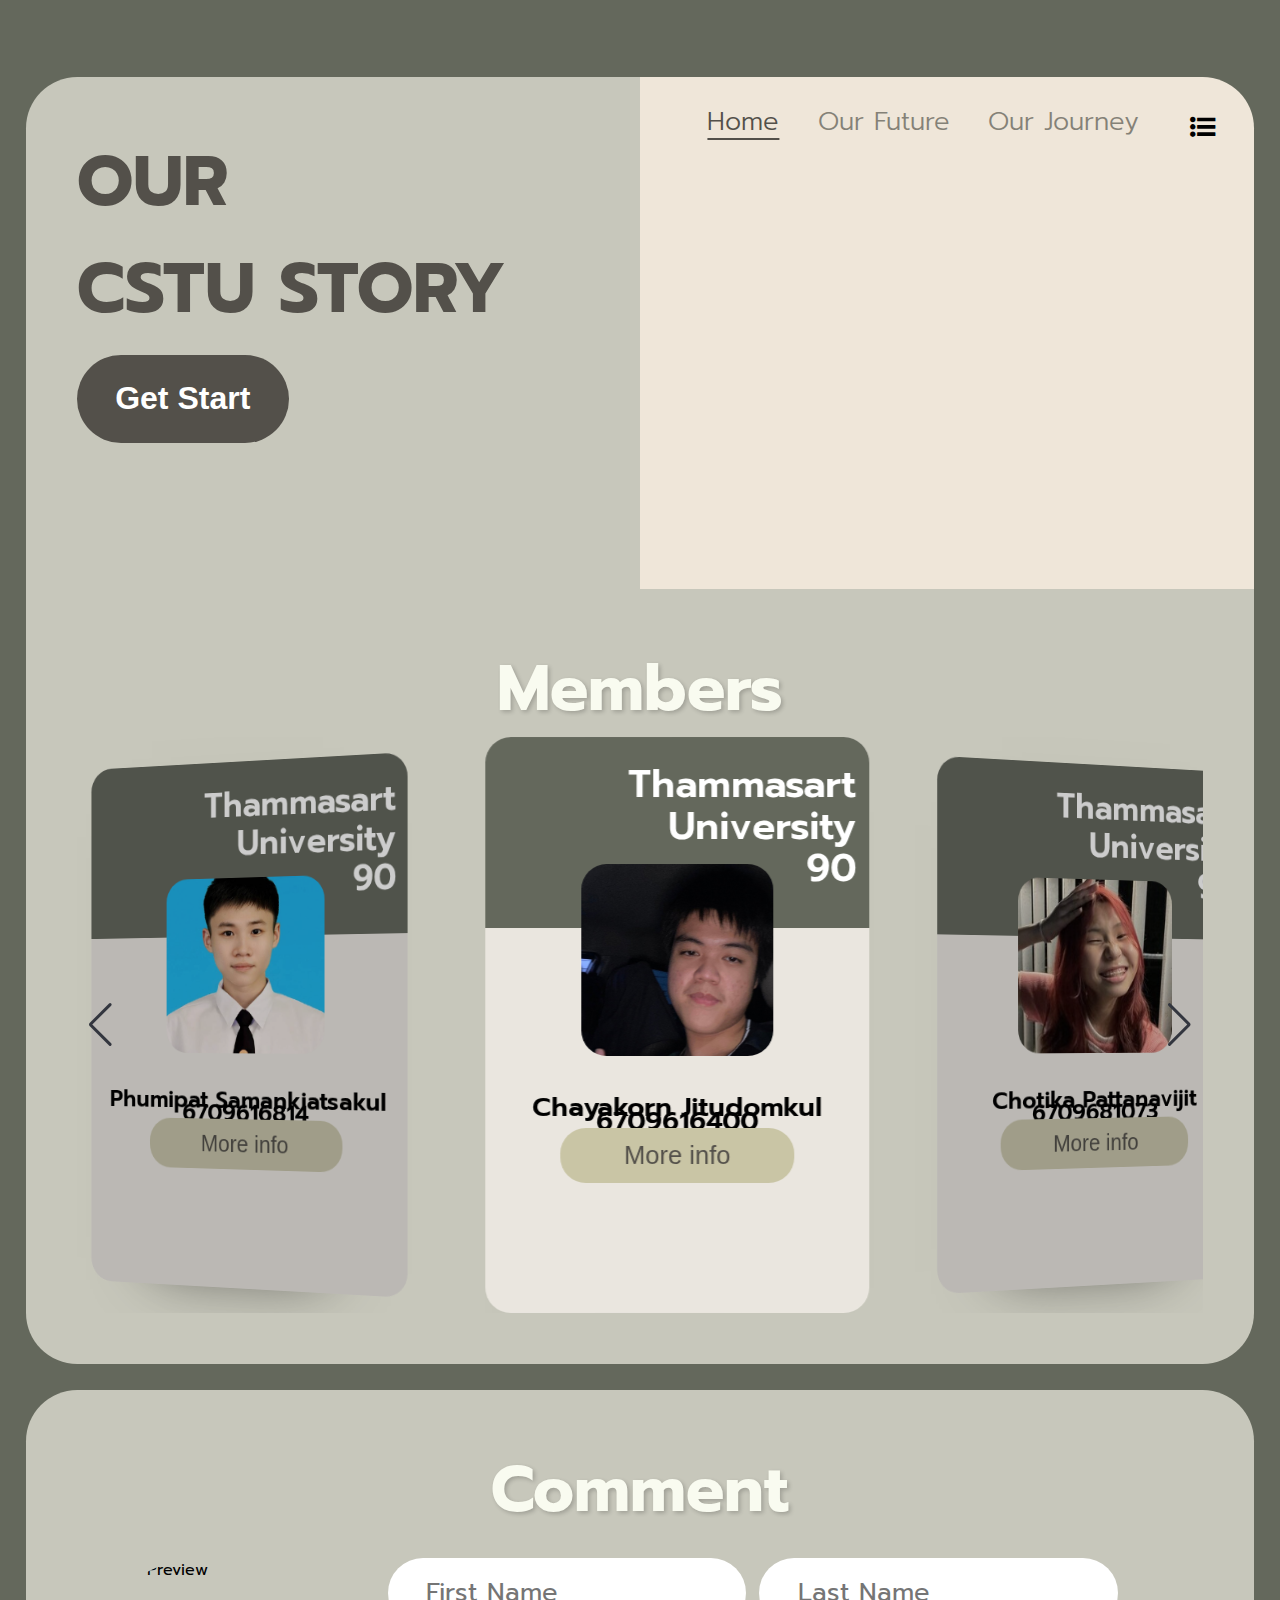
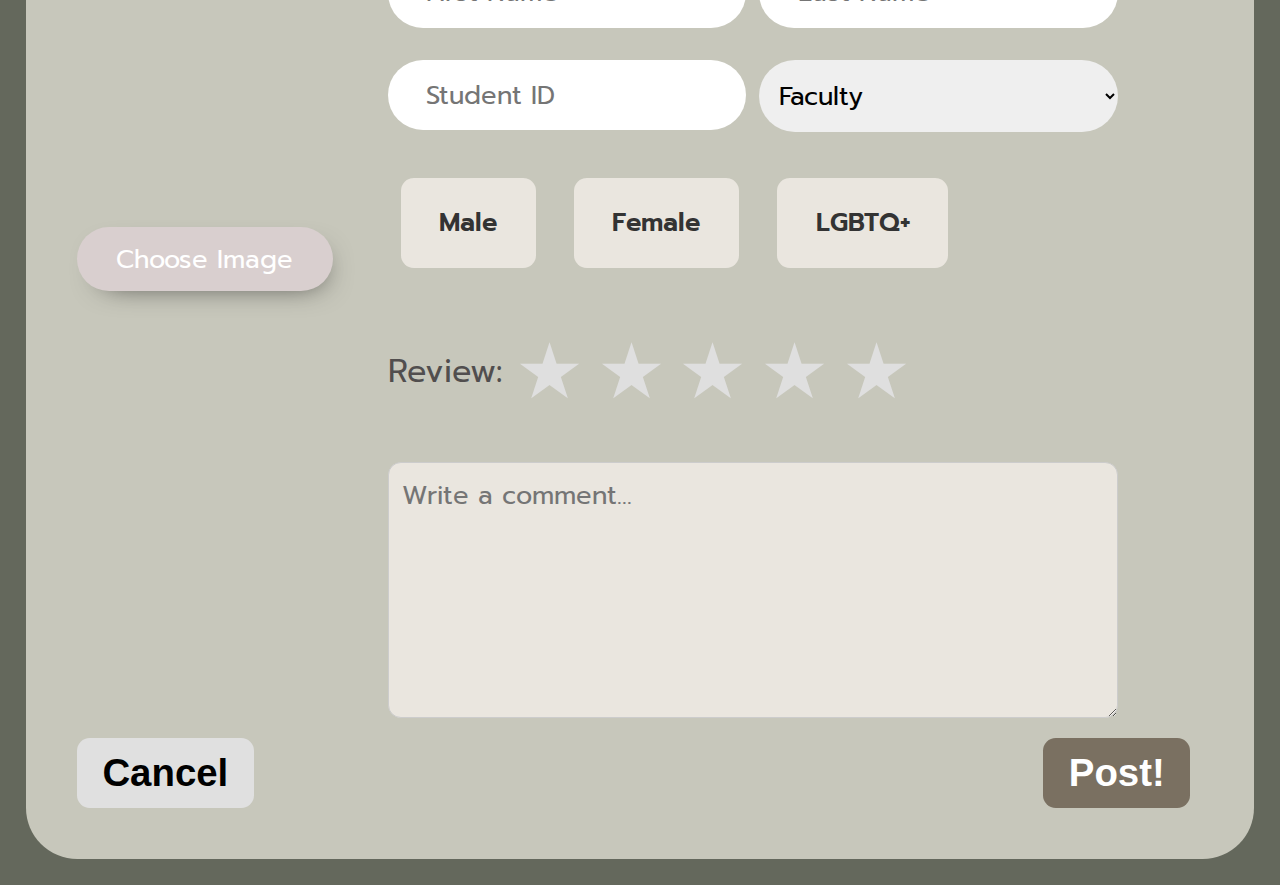
==== commit 95b8290c: "Add responsive to navigation in index.html" ====
--- a/index.html
+++ b/index.html
@@ -15,8 +15,8 @@
             <li><a href="index.html">Home</a></li>
             <li><a href="Ourfuture.html">Our Future</a></li>
             <li><a href="journey.html">Our Journey</a></li>
-            <li><i class="fa fa-list-ul"></i></li>
         </ul>
+        <li><i class="fa fa-list-ul"></i></li>
     </nav>
     <section id="first-page">
         <div class="left-side">
@@ -26,15 +26,7 @@
         </div>
 
         <div class="right-side">
-            <nav id="nav-upper">
-                <ul>
-                    <li><a href="#home">Home</a></li>
-                    <li><a href="Ourfuture.html">Our Future</a></li>
-                    <li><a href="journey.html">Our Journey</a></li>
-                </ul>
-                <i class="fa fa-list-ul"></i>
-            </nav>
-            <div id="postData"></div>
+        <div id="postData"></div>
             
         </div>
     </section>
--- a/style.css
+++ b/style.css
@@ -1,5 +1,11 @@
 
 @import url('https://fonts.googleapis.com/css2?family=Kanit:ital,wght@0,100;0,200;0,300;0,400;0,500;0,600;0,700;0,800;0,900;1,100;1,200;1,300;1,400;1,500;1,600;1,700;1,800;1,900&family=Prompt:ital,wght@0,100;0,200;0,300;0,400;0,500;0,600;0,700;0,800;0,900;1,100;1,200;1,300;1,400;1,500;1,600;1,700;1,800;1,900&display=swap');
+
+* {
+    margin: 0;
+    padding: 0;
+    box-sizing: border-box;
+}
 
 body {
     font-family: "Prompt", sans-serif;
@@ -134,18 +140,21 @@
     border-top-right-radius: 4vw;
 }
 
-#nav-upper{
+#nav-upper {
     display: flex; 
-    justify-content: space-between;
+    justify-content: flex-end;
     align-items: center;
+    padding: 2vw; 
 }
 
 #nav-upper ul {
-    margin: 0; 
+    position: absolute;
+    top: 8vw;
+    right: 11vw;
     padding: 0;
     display: flex; 
     list-style: none;
-    gap: 25px;
+    gap: 3vw; 
 }
 
 #nav-upper li {
@@ -155,21 +164,71 @@
 #nav-upper a {
     text-decoration: none;
     color: #848177;
-    font-weight: light;
-    font-size: 2vw;
-}
-
-#nav-upper a:hover {
+    font-weight: 300; 
+    font-size: 2vw; 
+}
+
+#nav-upper a:hover,
+#nav-upper a:focus,
+#nav-upper a.active {
     color: #53504A;
     text-decoration: underline;
     text-underline-offset: 8px;
 }
 
-#nav-upper i{
-    font-size: 2vw;
-    margin-left: auto;
-}
-
+#nav-upper i {
+    font-size: 2vw;
+    position: absolute;
+    top: 9vw;
+    right: 5vw;
+    padding: 0;
+    display: flex; 
+}
+@media (max-width: 768px) {
+    #nav-upper {
+        justify-content: center;
+        align-items: flex-start;
+        flex-direction: column; 
+        width: 100%;
+        position: relative; 
+    }
+
+    #nav-upper ul {
+        position: static; 
+        width: 100%;
+        justify-content: space-around;
+        margin: 0;
+        gap: 0; 
+    }
+    #nav-upper li {
+        display: inline-block;
+        text-align: center;
+        width: 100%; 
+    }
+
+    #nav-upper a {
+        color: #EFE6D9;
+        font-size: 3vw; 
+        display: block;
+        padding: 1vw 0;
+        text-decoration: none;
+    }
+        
+    #nav-upper a:hover,
+    #nav-upper a:focus,
+    #nav-upper a.active {
+        color: #ffffff;
+        text-decoration: underline;
+        text-underline-offset: 8px;
+    }
+
+    #nav-upper i {
+       display: none;
+    }
+}
+
+
+/*
 @media (max-width: 900px) {
     #nav-upper ul a{
         display: none;
@@ -661,4 +720,16 @@
         gap: 0.7rem;
     }
 
+}
+.error-message{
+    font-size: 1.5vw;
+    color: red;
+    display: none;  
+    margin-top: 1vw;
+}
+
+.input-group{
+    display: flex;
+    flex-direction: column;
+    margin-bottom: 1vw;    
 }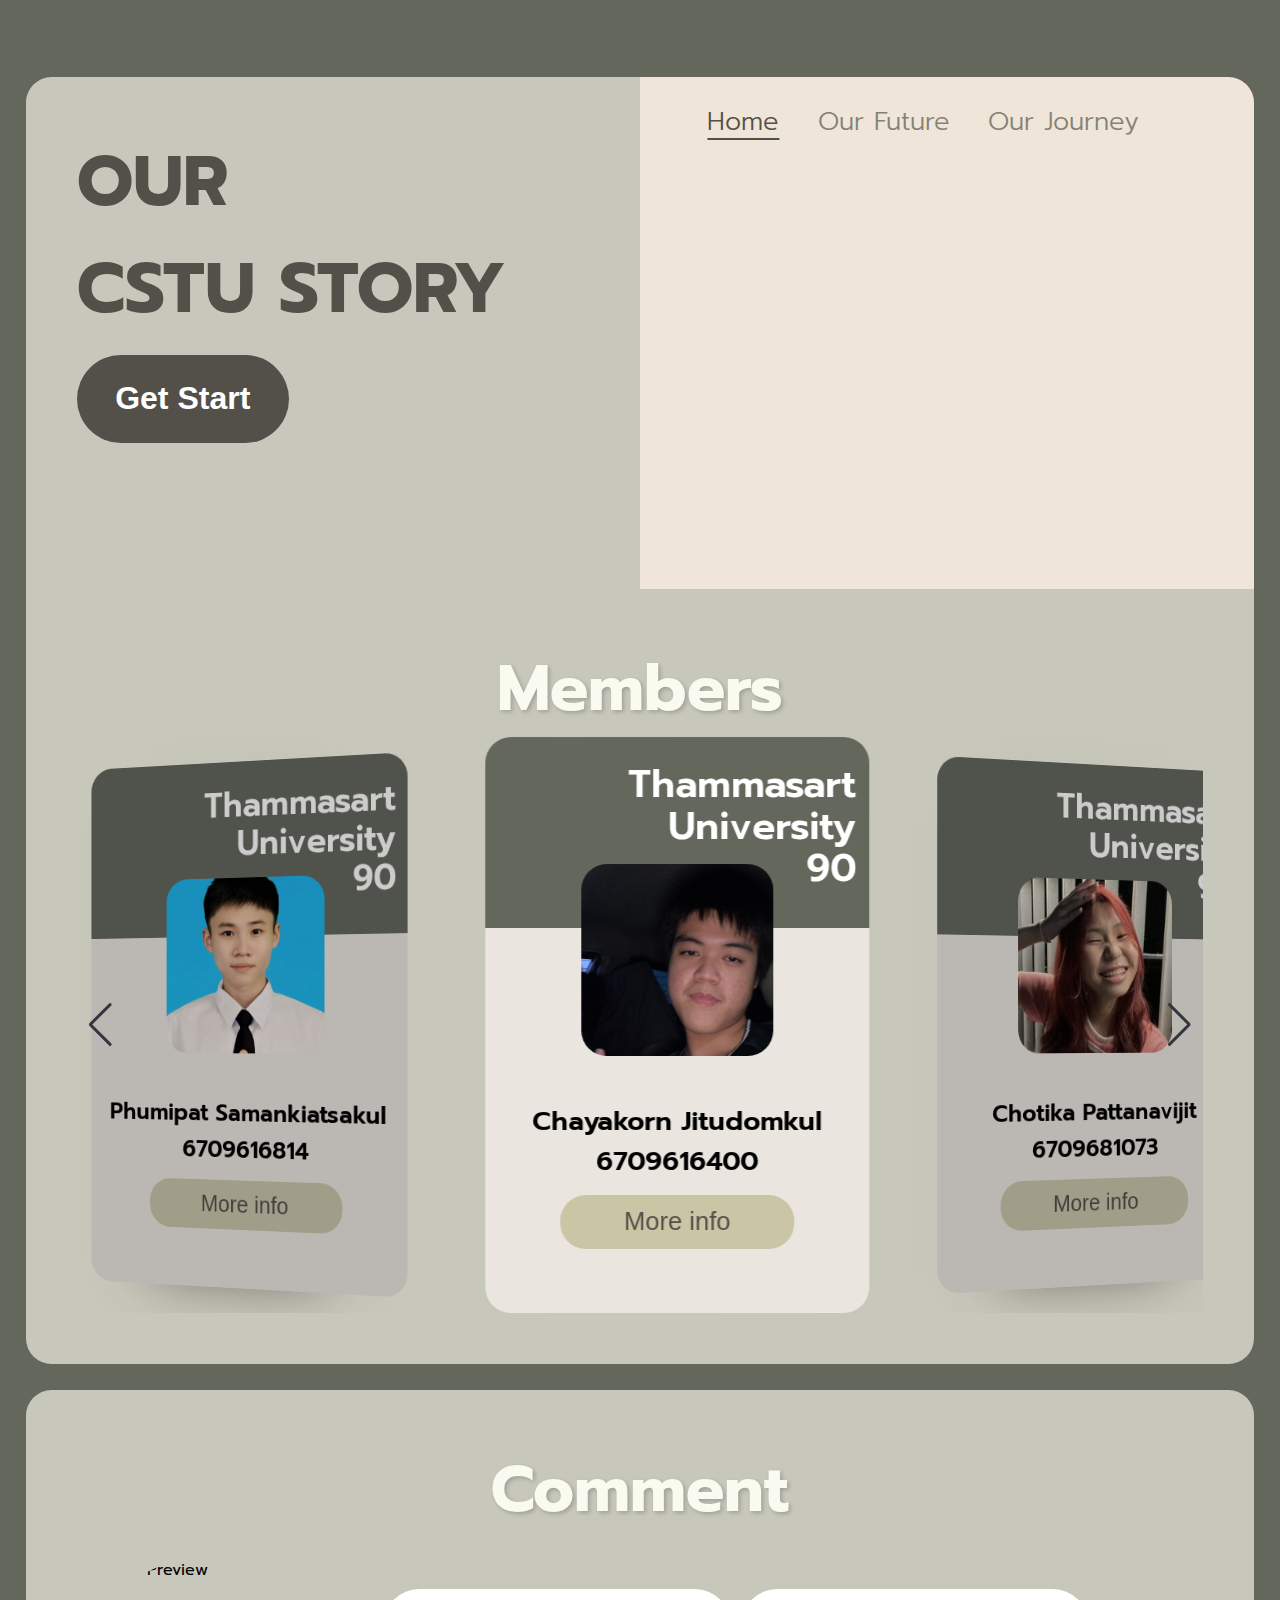
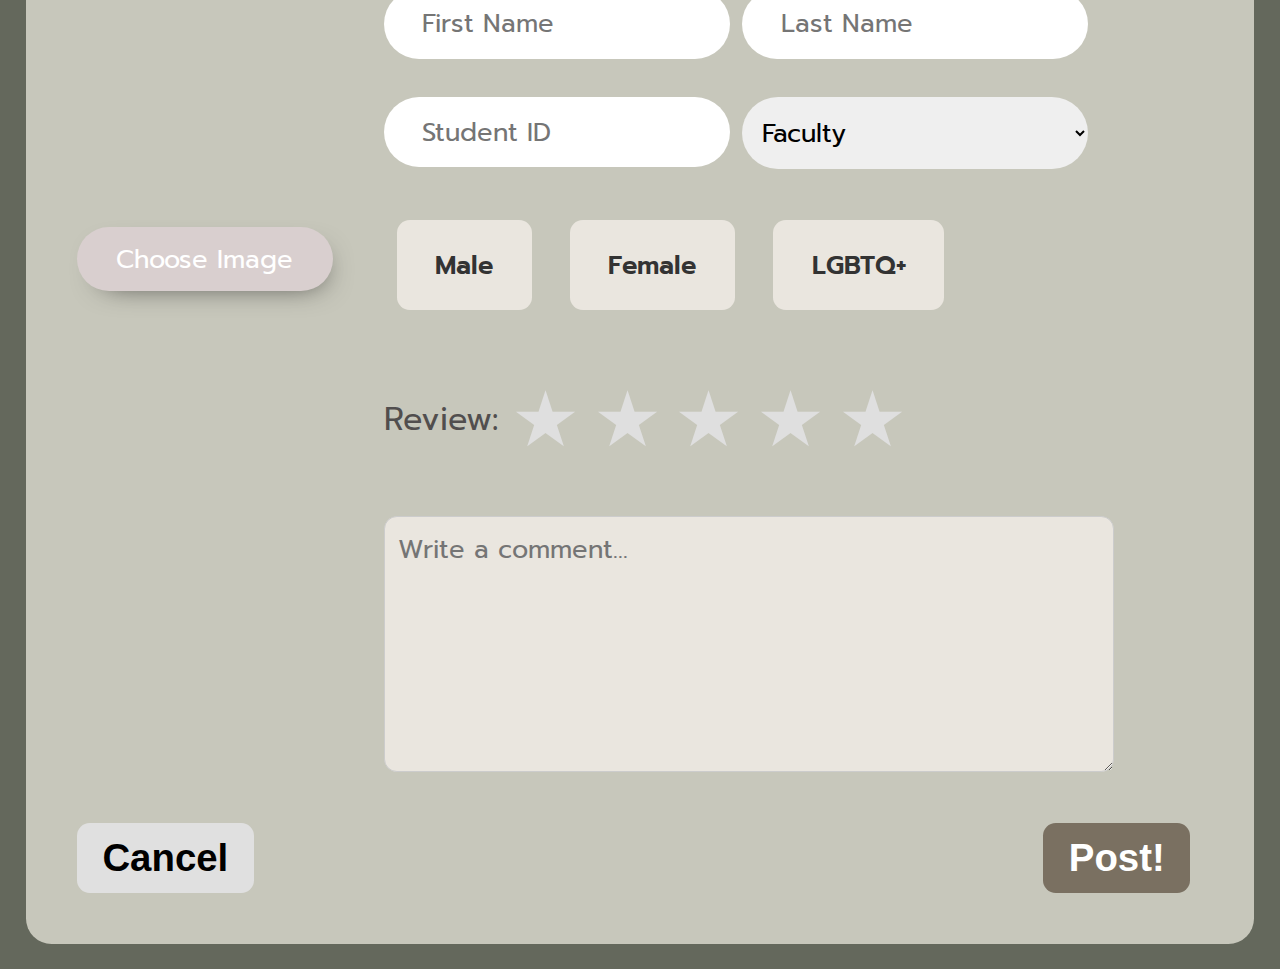
==== commit 7dfad564: "fix nav bar" ====
--- a/index.html
+++ b/index.html
@@ -16,7 +16,6 @@
             <li><a href="Ourfuture.html">Our Future</a></li>
             <li><a href="journey.html">Our Journey</a></li>
         </ul>
-        <li><i class="fa fa-list-ul"></i></li>
     </nav>
     <section id="first-page">
         <div class="left-side">
--- a/style.css
+++ b/style.css
@@ -96,7 +96,7 @@
     margin-right: 0;
     height: 40vw;
     width: auto;
-    border-top-left-radius: 4vw;
+    border-top-left-radius: 2vw;
     color: #53504A;
 }
 
@@ -137,7 +137,7 @@
     margin-bottom: 0;
     height: 40vw;
     width: auto;
-    border-top-right-radius: 4vw;
+    border-top-right-radius: 2vw;
 }
 
 #nav-upper {
@@ -247,8 +247,8 @@
     padding: 4%;
     margin: 2%;
     margin-top: 0;
-    border-bottom-right-radius: 4vw;
-    border-bottom-left-radius: 4vw;
+    border-bottom-right-radius: 2vw;
+    border-bottom-left-radius: 2vw;
 }
 
 #member-page h2{
@@ -339,7 +339,7 @@
     margin-bottom: 0;
     font-size: 2.1vw;
     font-weight: 600;
-    line-height: 0.5;
+    line-height: 1.5;
 }
   
 .card .back {
@@ -357,7 +357,7 @@
 }
   
 .info-more{
-    margin-top: 0;
+    margin-top: 1vw;
     font-size: 2vw;
     background-color: #C9C5A5;
     color: #53504A;
@@ -476,7 +476,7 @@
     padding: 4%;
     margin: 2%;
     margin-top: 0;
-    border-radius: 4vw;
+    border-radius: 2vw;
 }
 #comment h3{
     margin-top: 0;
@@ -526,10 +526,10 @@
 .form-container {
     display: flex;
     flex-direction: column;
-    gap: 20px;
-    max-width: 800px;
+    gap: 2vw;
+    max-width: 100vw;
     margin: auto;
-    padding: 20px;
+    padding: 4vw;
 }
 
 .group-1, .group-2, .group-3, .group-4, .group-5 {
@@ -540,7 +540,7 @@
 .group-1 input , .group-2 input{
     font-family: "Prompt", sans-serif;
     font-size: 2vw;
-    width: 28vw;
+    width: 27vw;
     padding: 1.2vw;
     border: 0px;
     border-radius: 20vw;
@@ -551,7 +551,7 @@
 
 #faculties{
     font-family: "Prompt", sans-serif;
-    width: 28vw;
+    width: 27vw;
     padding: 1.2vw;
     font-size: 2vw;
     border-radius: 20vw;
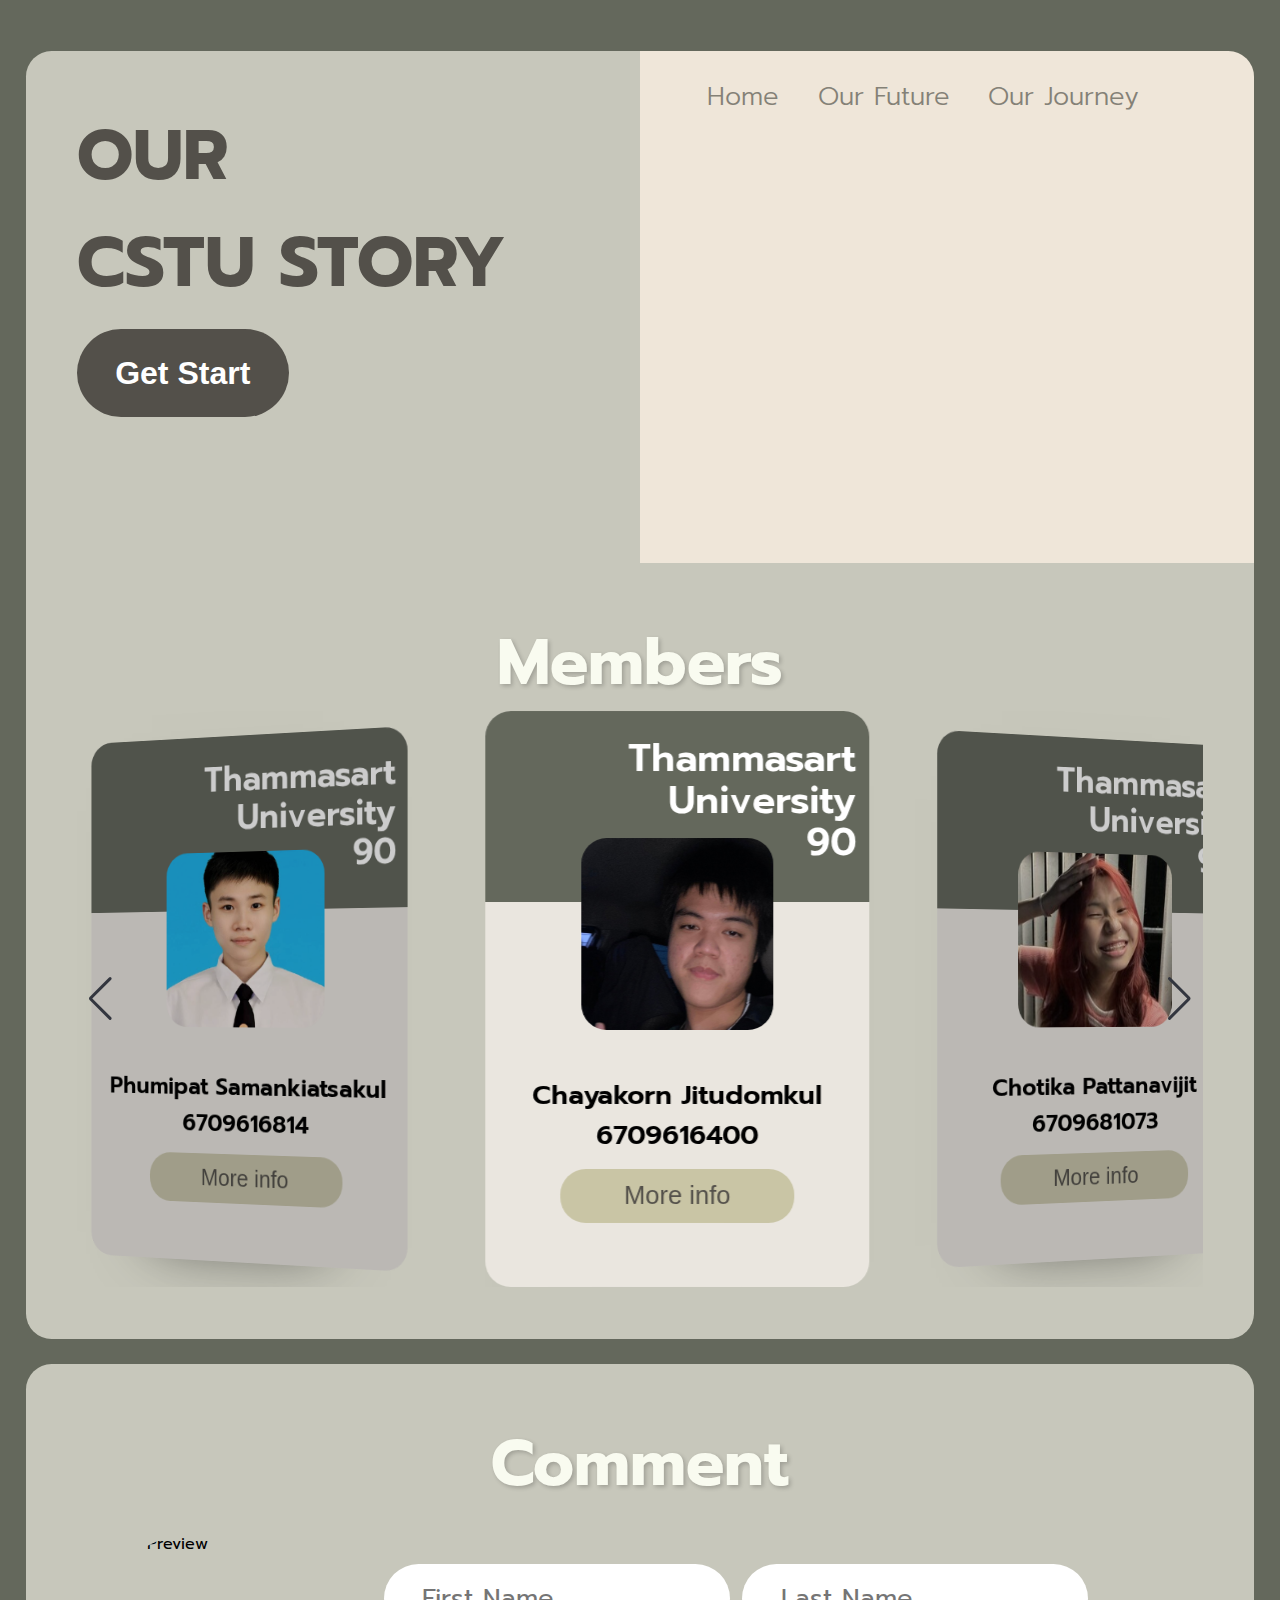
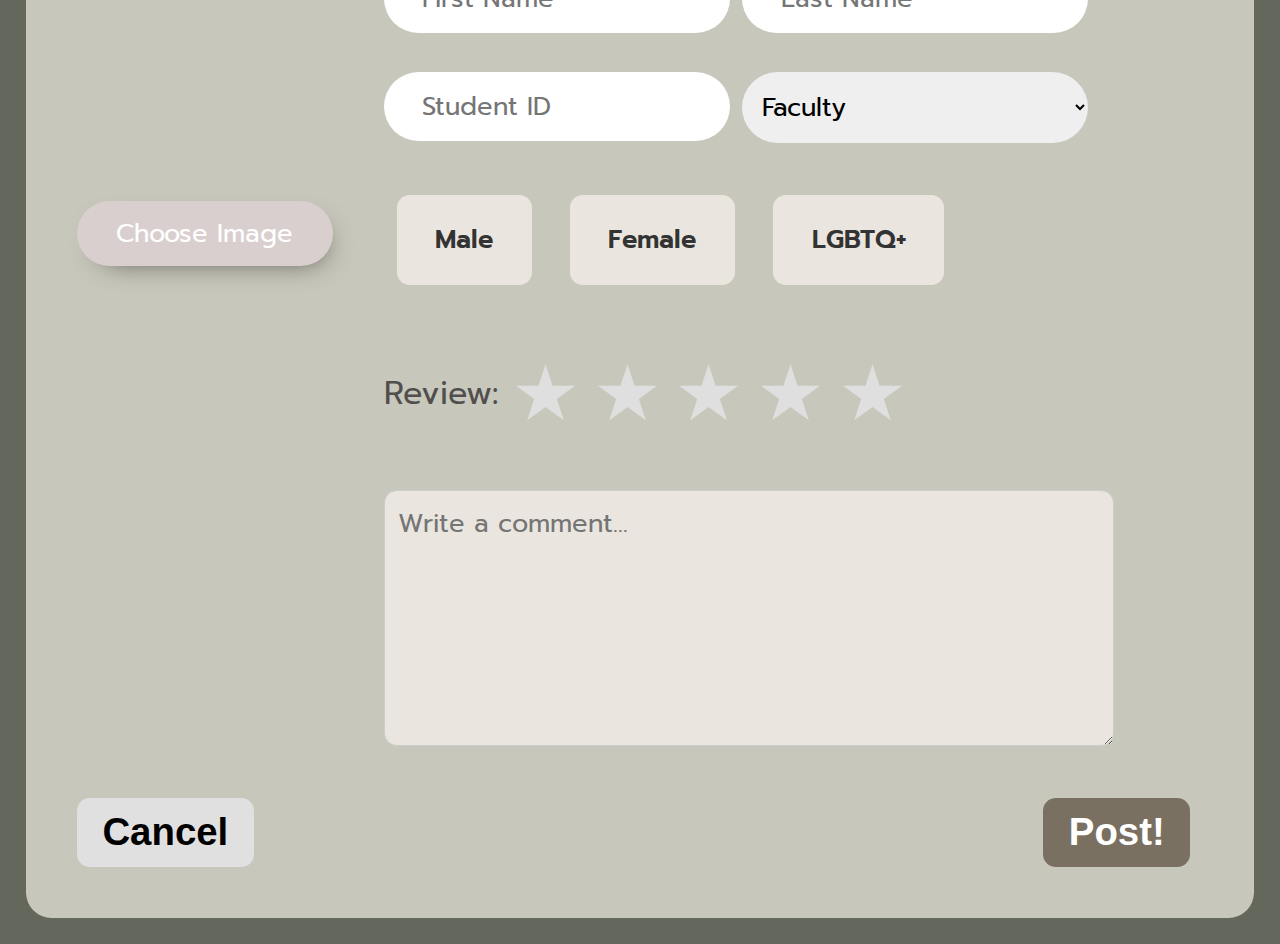
==== commit a2b4a5aa: "Modify the future page" ====
--- a/index.html
+++ b/index.html
@@ -12,9 +12,9 @@
 <body>
     <nav id="nav-upper">
         <ul>
-            <li><a href="index.html">Home</a></li>
-            <li><a href="Ourfuture.html">Our Future</a></li>
-            <li><a href="journey.html">Our Journey</a></li>
+            <li class="nav-item"><a href="index.html">Home</a></li>
+            <li class="nav-item"><a href="Ourfuture.html">Our Future</a></li>
+            <li class="nav-item"><a href="journey.html">Our Journey</a></li>
         </ul>
     </nav>
     <section id="first-page">
--- a/style.css
+++ b/style.css
@@ -90,10 +90,11 @@
 .left-side {
     background-color: #C7C7BB;
     flex: 1;
-    padding: 4%;
-    margin: 2%;
+    padding: 4vw;
+    margin: 2vw;
     margin-bottom: 0;
     margin-right: 0;
+    margin-top: 0;
     height: 40vw;
     width: auto;
     border-top-left-radius: 2vw;
@@ -131,10 +132,11 @@
 .right-side{
     background-color: #EFE6D9;
     flex: 1;
-    padding: 4%;
-    margin: 2%;
+    padding: 4vw;
+    margin: 2vw;
     margin-left: 0;
     margin-bottom: 0;
+    margin-top: 0;
     height: 40vw;
     width: auto;
     border-top-right-radius: 2vw;
@@ -149,7 +151,7 @@
 
 #nav-upper ul {
     position: absolute;
-    top: 8vw;
+    top: 6vw;
     right: 11vw;
     padding: 0;
     display: flex; 
@@ -215,7 +217,11 @@
     }
         
     #nav-upper a:hover,
-    #nav-upper a:focus,
+    #nav-upper a:focus{
+        color: #ffffff;
+        text-decoration: underline;
+        text-underline-offset: 8px;
+    }
     #nav-upper a.active {
         color: #ffffff;
         text-decoration: underline;
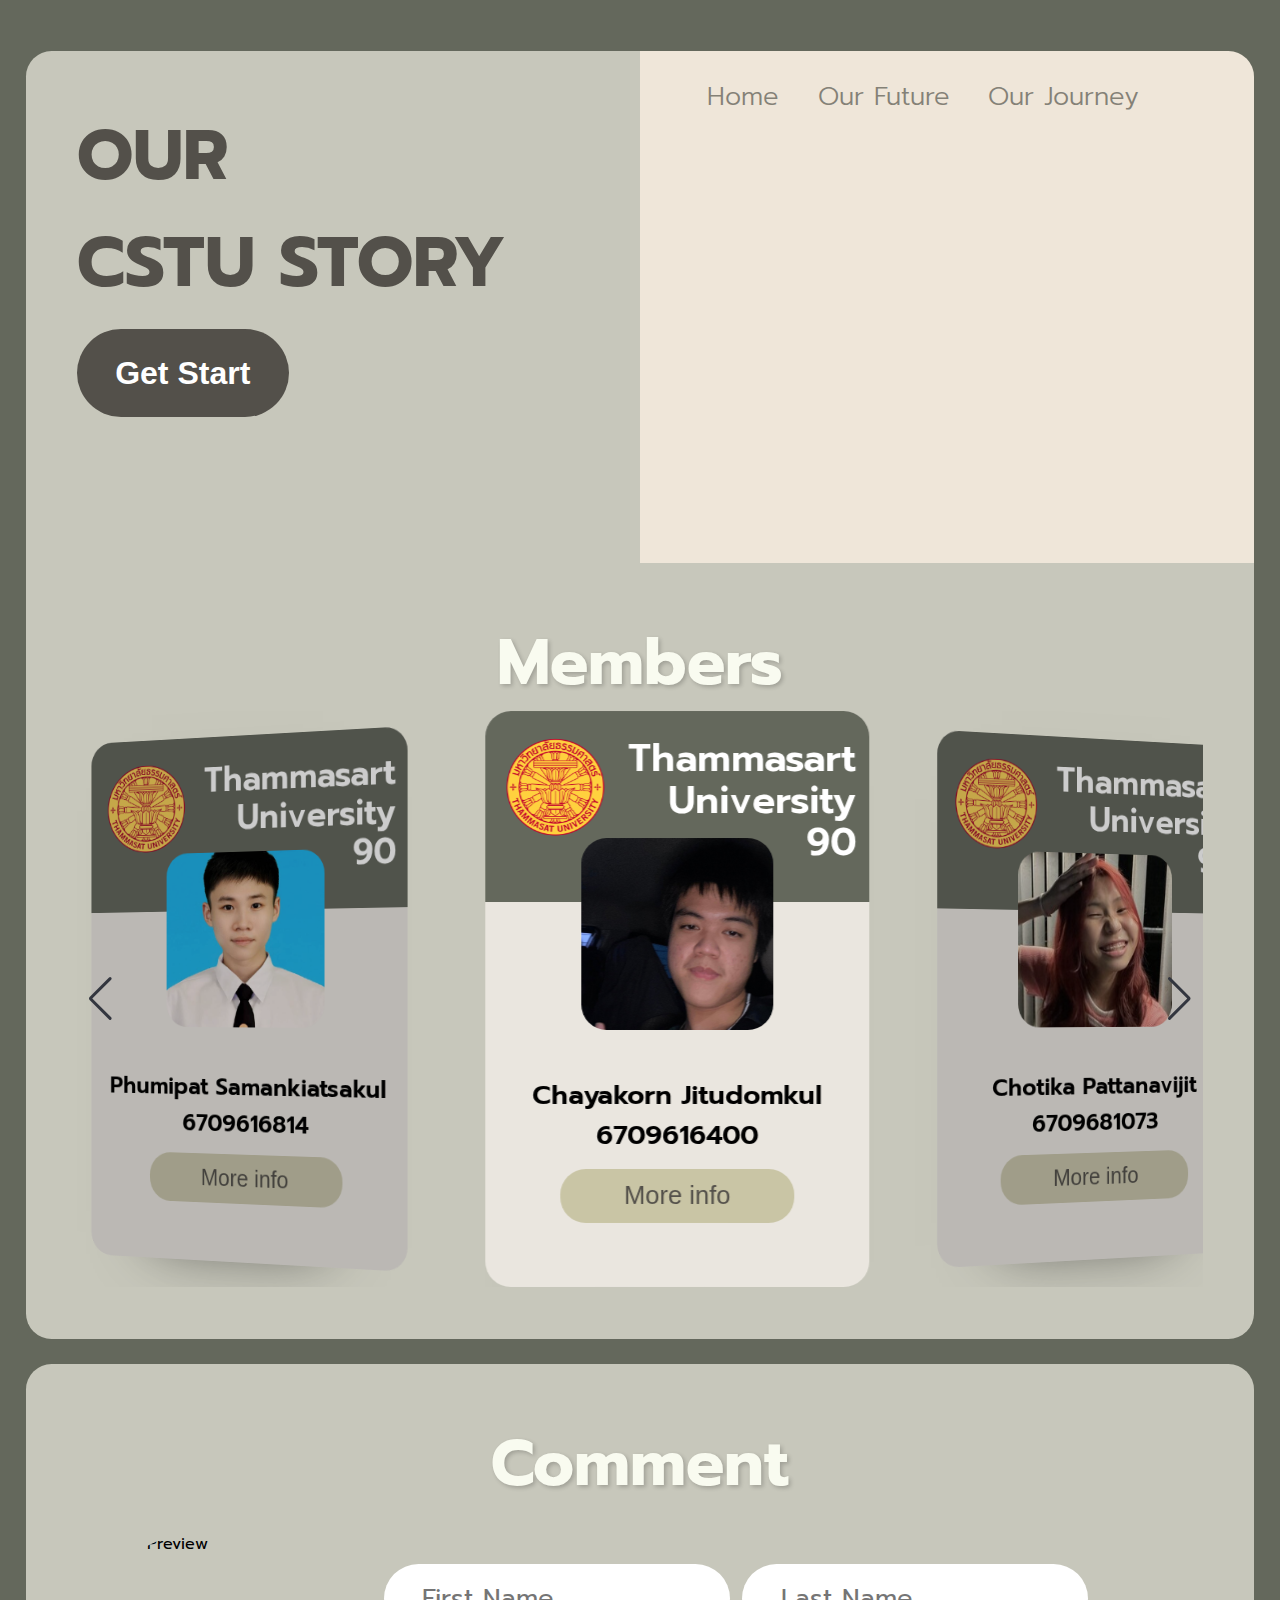
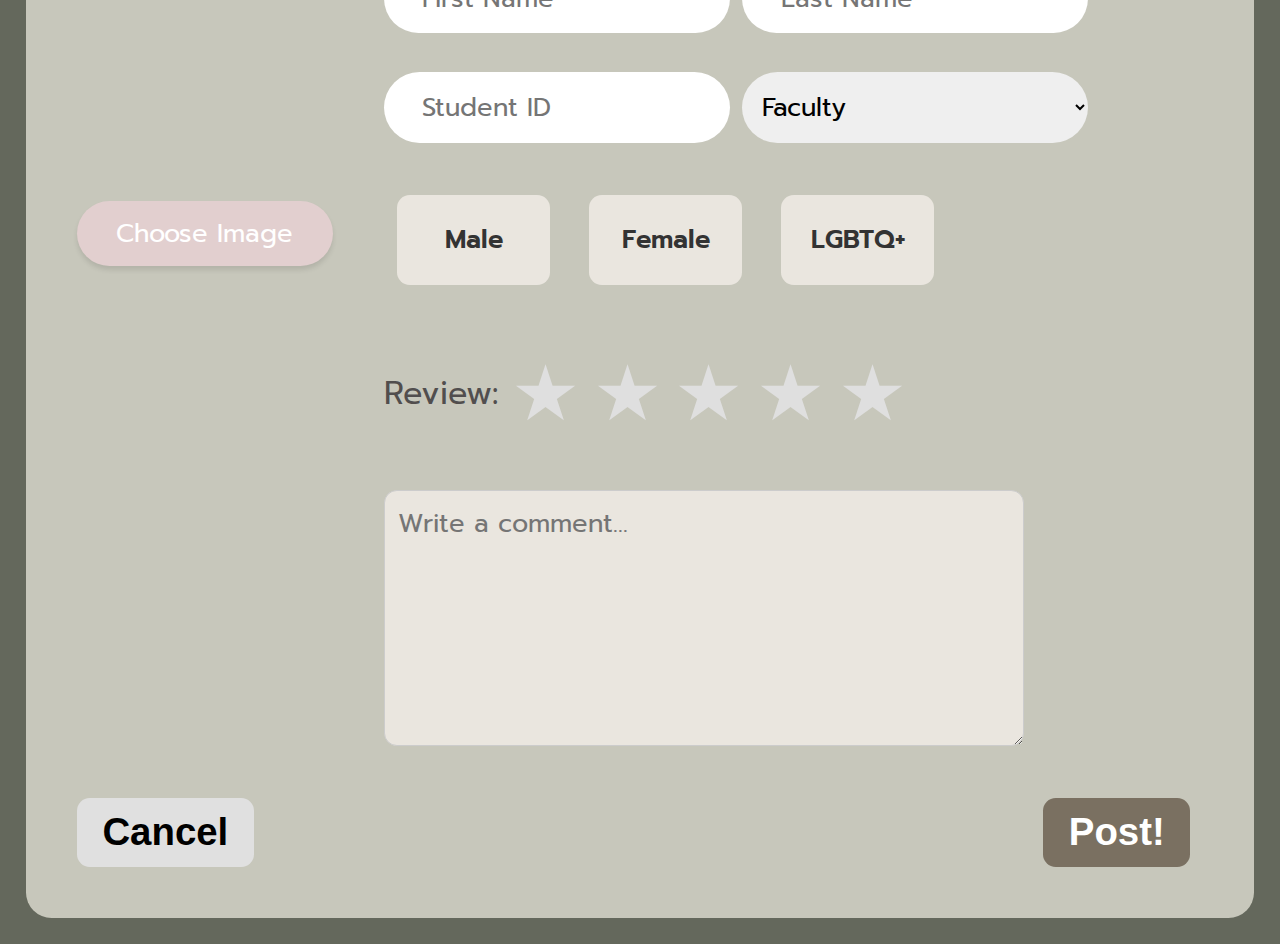
==== commit 11007509: "Change file name" ====
--- a/index.html
+++ b/index.html
@@ -4,16 +4,17 @@
     <meta charset="UTF-8">
     <meta name="viewport" content="width=device-width, initial-scale=1.0">
     <title>CSTU Story</title>
-    <link rel="stylesheet" href="style.css">
+    <link rel="stylesheet" href="indexstyle.css">
     <link rel="stylesheet" href="https://cdnjs.cloudflare.com/ajax/libs/font-awesome/4.7.0/css/font-awesome.min.css">
     <link rel="stylesheet" href="https://cdn.jsdelivr.net/npm/swiper@11/swiper-bundle.min.css" />
 
 </head>
 <body>
+    <div id="page" class="fade-in">
     <nav id="nav-upper">
         <ul>
             <li class="nav-item"><a href="index.html">Home</a></li>
-            <li class="nav-item"><a href="Ourfuture.html">Our Future</a></li>
+            <li class="nav-item"><a href="future.html">Our Future</a></li>
             <li class="nav-item"><a href="journey.html">Our Journey</a></li>
         </ul>
     </nav>
@@ -116,13 +117,13 @@
                                     <div class="skill-bar">
                                         <span>CSS</span>
                                         <div class="bar">
-                                            <div class="fill" style="width: 80%;"></div>
-                                        </div>
-                                    </div>
-                                    <div class="skill-bar">
-                                        <span>JavaScript</span>
-                                        <div class="bar">
-                                            <div class="fill" style="width: 60%;"></div>
+                                            <div class="fill" style="width: 70%;"></div>
+                                        </div>
+                                    </div>
+                                    <div class="skill-bar">
+                                        <span>JavaScript</span>
+                                        <div class="bar">
+                                            <div class="fill" style="width: 50%;"></div>
                                         </div>
                                     </div>
                                 </div>
@@ -222,7 +223,7 @@
                                     <div class="skill-bar">
                                         <span>JavaScript</span>
                                         <div class="bar">
-                                            <div class="fill" style="width: 90%;"></div>
+                                            <div class="fill" style="width: 10%;"></div>
                                         </div>
                                     </div>
                                 </div>
@@ -474,6 +475,6 @@
     </section>
     <script src="https://cdn.jsdelivr.net/npm/swiper@11/swiper-bundle.min.js"></script>
     <script src="script.js"></script>
-
+</div>
 </body>
 </html>
--- a/indexstyle.css
+++ b/indexstyle.css
@@ -0,0 +1,775 @@
+
+@import url('https://fonts.googleapis.com/css2?family=Kanit:ital,wght@0,100;0,200;0,300;0,400;0,500;0,600;0,700;0,800;0,900;1,100;1,200;1,300;1,400;1,500;1,600;1,700;1,800;1,900&family=Prompt:ital,wght@0,100;0,200;0,300;0,400;0,500;0,600;0,700;0,800;0,900;1,100;1,200;1,300;1,400;1,500;1,600;1,700;1,800;1,900&display=swap');
+
+.fade-in {
+    animation: fadeIn 1s ease-in;
+  }
+  
+.fade-out {
+    animation: fadeOut 1s ease-out;
+  }
+  
+@keyframes fadeIn {
+    from {
+      opacity: 0;
+    }
+    to {
+      opacity: 1;
+    }
+  }
+  
+@keyframes fadeOut {
+    from {
+      opacity: 1;
+    }
+    to {
+      opacity: 0;
+    }
+  }
+
+* {
+    margin: 0;
+    padding: 0;
+    box-sizing: border-box;
+}
+
+body {
+    font-family: "Prompt", sans-serif;
+    background-color: #64685C;
+    margin: 0;
+    padding: 0;
+}
+
+#first-page{
+    display: flex;
+    justify-content: space-between;
+    align-items: flex-start;
+}
+
+#postData {
+    margin-top: 3vw;
+    padding: 2vw;
+    max-height: 30vw; 
+    max-width: 40vw;
+    overflow-y: auto; 
+}
+#postData::-webkit-scrollbar {
+    width: 2vw; 
+    border-radius: 5vw; 
+}
+
+#postData::-webkit-scrollbar-track {
+    background: #f1f1f1;
+    border-radius: 5vw; 
+}
+
+#postData::-webkit-scrollbar-thumb {
+    background: #C7C7BB; 
+    border-radius: 5vw; 
+}
+
+#postData::-webkit-scrollbar-thumb:hover {
+    background: #a0a091;
+}
+.post-card {
+    background-color: #fff;
+    border-radius: 2vw;
+    box-shadow: 0 2px 8px rgba(0, 0, 0, 0.1);
+    margin-bottom: 2vw;
+    padding: 1vw;
+    display: flex;
+    flex-direction: column; 
+    align-items: flex-start;
+    gap: 1vw; 
+}
+
+.post-card img {
+    width: 5vw;
+    height: 5vw;
+    border-radius: 100vw;
+}
+
+.post-card-content {
+    flex-grow: 1;
+    width: 100%; 
+}
+
+.post-card h3 {
+    margin: 0;
+    font-size: 2vw;
+    font-weight: bold;
+}
+
+.post-card p {
+    font-size: 2vw;
+    margin: 5px 0;
+    word-wrap: break-word; 
+    white-space: normal;  
+    width: 100%; 
+}
+
+.post-card .rating {
+    color: gold;
+}
+
+
+.left-side {
+    background-color: #C7C7BB;
+    flex: 1;
+    padding: 4vw;
+    margin: 2vw;
+    margin-bottom: 0;
+    margin-right: 0;
+    margin-top: 0;
+    height: 40vw;
+    width: auto;
+    border-top-left-radius: 2vw;
+    color: #53504A;
+}
+
+.left-side h1 {
+    font-size: 5.5vw;
+    margin-bottom: 1vw;
+}
+
+.left-side button {
+    padding: 2vw 3vw;
+    border-radius: 5vw;
+    background-color: #53504A;
+    color: white;
+    border: none;
+    font-size: 2.5vw;
+    font-weight: 600;
+    cursor: pointer;
+}
+
+.left-side button:hover {
+    background-color: #2e2c29;
+    color: white;
+    transition: 0.6s;
+}
+
+#time{
+    font-size: 2.5vw;
+    margin-left: 1vw;
+    margin-top: 1vw;
+}
+
+.right-side{
+    background-color: #EFE6D9;
+    flex: 1;
+    padding: 4vw;
+    margin: 2vw;
+    margin-left: 0;
+    margin-bottom: 0;
+    margin-top: 0;
+    height: 40vw;
+    width: auto;
+    border-top-right-radius: 2vw;
+}
+
+#nav-upper {
+    display: flex; 
+    justify-content: flex-end;
+    align-items: center;
+    padding: 2vw; 
+}
+
+#nav-upper ul {
+    position: absolute;
+    top: 6vw;
+    right: 11vw;
+    padding: 0;
+    display: flex; 
+    list-style: none;
+    gap: 3vw; 
+}
+
+#nav-upper li {
+    display: inline;
+}
+
+#nav-upper a {
+    text-decoration: none;
+    color: #848177;
+    font-weight: 300; 
+    font-size: 2vw; 
+}
+
+#nav-upper a:hover,
+#nav-upper a:focus,
+#nav-upper a.active {
+    color: #53504A;
+    text-decoration: underline;
+    text-underline-offset: 8px;
+}
+
+#nav-upper i {
+    font-size: 2vw;
+    position: absolute;
+    top: 9vw;
+    right: 5vw;
+    padding: 0;
+    display: flex; 
+}
+@media (max-width: 768px) {
+    #nav-upper {
+        justify-content: center;
+        align-items: flex-start;
+        flex-direction: column; 
+        width: 100%;
+        position: relative; 
+    }
+
+    #nav-upper ul {
+        position: static; 
+        width: 100%;
+        justify-content: space-around;
+        margin: 0;
+        gap: 0; 
+    }
+    #nav-upper li {
+        display: inline-block;
+        text-align: center;
+        width: 100%; 
+    }
+
+    #nav-upper a {
+        color: #EFE6D9;
+        font-size: 3vw; 
+        display: block;
+        padding: 1vw 0;
+        text-decoration: none;
+    }
+        
+    #nav-upper a:hover,
+    #nav-upper a:focus{
+        color: #ffffff;
+        text-decoration: underline;
+        text-underline-offset: 8px;
+    }
+    #nav-upper a.active {
+        color: #ffffff;
+        text-decoration: underline;
+        text-underline-offset: 8px;
+    }
+
+    #nav-upper i {
+       display: none;
+    }
+}
+/*---------------------*/
+#member-page{
+    background-color: #C7C7BB;
+    width: auto;
+    height: auto;
+    padding: 4%;
+    margin: 2%;
+    margin-top: 0;
+    border-bottom-right-radius: 2vw;
+    border-bottom-left-radius: 2vw;
+}
+
+#member-page h2{
+    margin-top: 0;
+    color: #F9FBF0;
+    font-size: 5vw;
+    text-shadow: 2px 2px 4px rgba(0, 0, 0, 0.2);
+    text-align: center;
+}
+
+.front .tu-img{
+    float: left;
+    padding: 0vw;
+    margin-top: 2vw;
+    margin-left: 1.5vw;
+    width: 8vw;
+    height: auto;
+}
+
+.swiper-slide {
+    position: relative;
+    border-radius: 2vw;
+    transition: transform 0.5s ease, box-shadow 0.5s ease;
+}
+
+.swiper-slide:not(.swiper-slide-active) {
+    filter: grayscale(20%) brightness(80%);
+    border-radius: 2vw;  
+    -webkit-box-shadow: 27px 25px 69px -50px rgba(0,0,0,0.75);
+-moz-box-shadow: 27px 25px 69px -50px rgba(0,0,0,0.75);
+box-shadow: 27px 25px 69px -50px rgba(0,0,0,0.75);
+
+}
+.swiper-slide-active {
+    filter: grayscale(0) brightness(100%);
+    border-radius: 2vw;
+    -webkit-box-shadow: 27px 25px 69px -50px rgba(0,0,0,0.75);
+-moz-box-shadow: 27px 25px 69px -50px rgba(0,0,0,0.75);
+box-shadow: 27px 25px 69px -50px rgba(0,0,0,0.75);
+
+}
+
+.card {
+    perspective: 1000px;
+    position: relative;
+    width: 30vw;
+    height: 45vw;
+    margin: auto;
+}
+  
+.card .front, 
+.card .back {
+    text-align: center;
+    position: absolute;
+    width: 100%;
+    height: 100%;
+    backface-visibility: hidden;
+    transition: transform 0.6s ease-in-out;
+}
+  
+.card .front {
+    border-radius: 2vw;
+    background: #EAE6DF;
+}
+
+.front img{
+    margin: -5vw;
+    object-fit: cover;
+    width: 15vw;
+    height: 15vw;
+    border-radius: 2vw;
+}
+
+.header-title{
+    text-align: right;
+    background-color: #64685C;
+    padding: 3vw;
+    padding-top: 2vw;
+    padding-right: 1vw;
+    border-top-left-radius: 2vw ;
+    border-top-right-radius: 2vw;
+    color: white;
+    line-height: 1.1;
+    font-size: 3vw;
+    font-weight: 600;
+}
+
+.info-front{
+    margin-top: 8vw;
+    margin-bottom: 0;
+    font-size: 2.1vw;
+    font-weight: 600;
+    line-height: 1.5;
+}
+  
+.card .back {
+    border-radius: 2vw;
+    background-color: #64685C;
+    transform: rotateY(180deg);
+}
+  
+.card.flip .front {
+    transform: rotateY(180deg);
+}
+  
+.card.flip .back {
+    transform: rotateY(0);
+}
+  
+.info-more{
+    margin-top: 1vw;
+    font-size: 2vw;
+    background-color: #C9C5A5;
+    color: #53504A;
+    border-radius: 2vw;
+    border-width: 0;
+    padding: 1vw 5vw;
+    cursor: pointer;
+    transition: 0.6s;
+}
+
+.info-more:hover{
+    background-color: #746f4b;
+    color: #EFE6D9;
+}
+
+.profile-section{
+    color: #FFFFFF;
+}
+
+.profile-section img {
+    object-fit: cover;
+    width: 6vw;
+    height: 6vw;
+    float: left;
+    border-radius: 1vw;
+    margin: 1vw;
+    padding: 0;
+}
+
+.profile-section h5 {
+    padding-top: 1vw;
+    text-align: left;
+    font-weight: 600;
+    font-size: 1.5vw;
+}
+
+.skills-section{
+    clear: both;
+    margin-bottom: 0;
+}
+.contact-section{
+    margin-top: 0;
+}
+
+.skills-section,
+.contact-section {
+    margin: 0;
+    padding: 1vw;
+    background: #EAE6DF;
+    text-align: left;
+    padding-left: 2vw;
+}
+
+.skills-section h4,
+.contact-section h4 {
+    font-size: 1.9vw;
+    margin-bottom: 0px;
+    color: #444;
+    text-transform: uppercase;
+}
+  
+.skill-bar {
+    margin-bottom: 1vw;
+}
+  
+.skill-bar span , .contact-section span{
+    display: block;
+    font-size: 1.5vw;
+    margin-bottom: 5px;
+    color: #555;
+}
+  
+.bar {
+    background: #202020;
+    border-radius: 5vw;
+    height: 1vw;
+    width: 25vw;
+    position: relative;
+}
+  
+.fill {
+    height: 100%;
+    border-radius: 5vw;
+    background: #FFFFFF;
+}
+
+.btn-back{
+    font-size: 2.3vw;
+    margin-top: 1vw;
+    background-color:#C9C5A5 ;
+    color: #4D4048;
+    border: 0px;
+    border-radius: 10vw;
+    border-width: 0;
+    padding: 1vw 5vw;
+    margin: 2vw;
+    cursor: pointer;
+    transition: 0.6s;
+    font-weight: 600;
+}
+
+.btn-back:hover{
+    background-color: #746f4b;
+    color: #EFE6D9;
+}
+
+.swiper-button-next ,
+.swiper-button-prev{
+    color: wheat;
+}
+
+@media (max-width: 600px) {
+    .btn-back{
+        font-size: 2vw;
+        padding: 1vw 3vw;
+    }
+    .skills-section,
+    .contact-section {
+        padding: 0.5vw;
+    }
+}
+
+
+
+/*------------------*/
+#comment{
+    background-color: #C7C7BB;
+    width: auto;
+    height:auto;
+    padding: 4%;
+    margin: 2%;
+    margin-top: 0;
+    border-radius: 2vw;
+}
+#comment h3{
+    margin-top: 0;
+    margin-bottom: 0;
+    color: #F9FBF0;
+    font-size: 5vw;
+    text-shadow: 2px 2px 4px rgba(0, 0, 0, 0.2);
+    text-align: center;
+}
+
+#imagePreview{
+    width: 20vw;
+    height: 20vw;
+    border-radius: 100vw;
+}
+
+#fileUpload {
+    display: none;
+}
+
+.custom-file-upload {
+    text-align: center;
+    display: inline-block;
+    background-color: #e2cfcf; 
+    color: white; 
+    margin-top: 1vw;
+    padding: 1vw 2vw;
+    font-size: 2vw;
+    border-radius: 10vw;
+    cursor: pointer;
+    transition: background-color 0.3s ease;
+    box-shadow: 0 4px 5px rgba(0, 0, 0, 0.1); 
+}
+
+.custom-file-upload:hover {
+    background-color: #aa9393;  
+}
+
+#imageContainer{
+    float: left;
+    display: flex;
+    flex-direction: column;
+}
+
+.form-container {
+    display: flex;
+    flex-direction: column;
+    gap: 2vw;
+    max-width: 100vw;
+    margin: auto;
+    padding: 4vw;
+}
+
+.group-1, .group-2, .group-3, .group-4, .group-5 {
+    display: flex;
+    gap: 1vw;
+    flex-wrap: wrap;
+}
+
+.group-1 input , .group-2 input{
+    font-family: "Prompt", sans-serif;
+    font-size: 2vw;
+    width: 27vw;
+    flex: 1 1 45%;
+    min-width: 200px;
+    padding: 1.2vw;
+    border: 0px;
+    border-radius: 20vw;
+    box-sizing: border-box;
+    transition: border-color 0.3s;
+    padding-left: 3vw;
+}
+
+#faculties{
+    font-family: "Prompt", sans-serif;
+    width: 27vw;
+    flex: 1 1 45%;
+    min-width: 200px;
+    padding: 1.2vw;
+    font-size: 2vw;
+    border-radius: 20vw;
+    border:0px;
+    box-sizing: border-box;
+}
+
+.category-option {
+    width: 12vw; 
+    height: auto;
+    text-align: center;
+    display: inline-block;
+    background-color: #EAE6DF;
+    border-radius: 1vw;
+    padding: 1vw 1vw;
+    margin: 1vw; 
+    transition: all 0.3s ease; 
+}
+
+.category-option input[type="radio"] {
+    display: none;
+}
+
+.category-option label {
+    cursor: pointer;
+    display: flex;
+    justify-content: center;
+    align-items: center;
+    border-radius: 1vw;
+    padding: 1vw 2vw;
+    transition: transform 0.3s, background-color 0.3s;
+}
+
+.category-option:hover label {
+    background-color: #cbb794;
+    transform: scale(1.05); 
+}
+
+.category-option input[type="radio"]:checked + label {
+    background-color: #7A7061;
+    color: #fff;
+}
+
+.category-option label {
+    font-size: 2vw;
+    font-weight: 600;
+    color: #333;
+}
+
+.groupall-4{
+    flex: 1 1 100%;
+    display: flex;
+    align-items: center; 
+    gap: 1vw;
+}
+
+.groupall-4 .review{
+    color: #514E4E;
+    font-size: 2.5vw;
+}
+
+.group-4 {
+    display: flex;
+    flex-direction: row-reverse;
+    gap: 1vw; 
+    justify-content: flex-end;
+}
+
+.group-4 input {
+    display: none;
+}
+
+.group-4 label {
+    font-size: 6vw;
+    color: #dfdfdf;
+    cursor: pointer;
+    transition: color 0.3s ease;
+}
+
+.group-4 label:before {
+    content: '★';
+}
+
+.group-4 input:checked ~ label {
+    color: gold;
+}
+
+.group-4 label:hover,
+.group-4 label:hover ~ label {
+    color: rgb(237, 203, 13);
+}
+
+
+.group-5 {
+    display: flex;
+    flex-direction: column;
+    align-items: flex-start;
+    gap: 1vw;
+}
+
+.group-5 textarea {
+    width: 50vw;
+    height: 20vw;
+    padding: 1vw;
+    border: 1px solid #ccc;
+    border-radius: 1vw;
+    box-sizing: border-box;
+    font-family: "Prompt", sans-serif;
+    font-size: 2vw;
+    resize: vertical; 
+    background-color: #EAE6DF;
+}
+
+.group-5 textarea:focus {
+    border-color: #7A7061;
+    outline: none;
+    box-shadow: 0 0 8px rgba(122, 112, 97, 0.5);
+}
+
+.button-container {
+    display: flex;
+    justify-content: space-between; 
+    width: 87vw; 
+}
+
+.button-container button {
+    padding: 1vw 2vw;
+    font-size: 3vw;
+    font-weight: 600;
+    border: none;
+    border-radius: 1vw;
+    cursor: pointer;
+}
+
+#cancel {
+    background-color: #e0e0e0;
+    transition: 0.3s;
+}
+
+#cancel:hover{
+    background-color: #ac2020;
+    color: #ece6d3;
+}
+
+#post-comment {
+    background-color: #7A7061; 
+    color: white;
+    transition: 0.3s;
+}
+
+#post-comment:hover {
+    background-color: #495c33; 
+    color: white;
+}
+
+@media (max-width: 900px) {
+    .group-5 textarea {
+        height: 4rem;
+    }
+
+    #comment {
+        padding-top: 2%;
+        padding-bottom: 3%;
+        overflow-y: auto;
+    }
+
+    .form-container {
+        gap: 0.7rem;
+    }
+
+}
+.error-message{
+    font-size: 1.5vw;
+    color: red;
+    display: none;  
+    margin-top: 1vw;
+}
+
+.input-group{
+    display: flex;
+    flex-direction: column;
+    margin-bottom: 1vw;    
+}